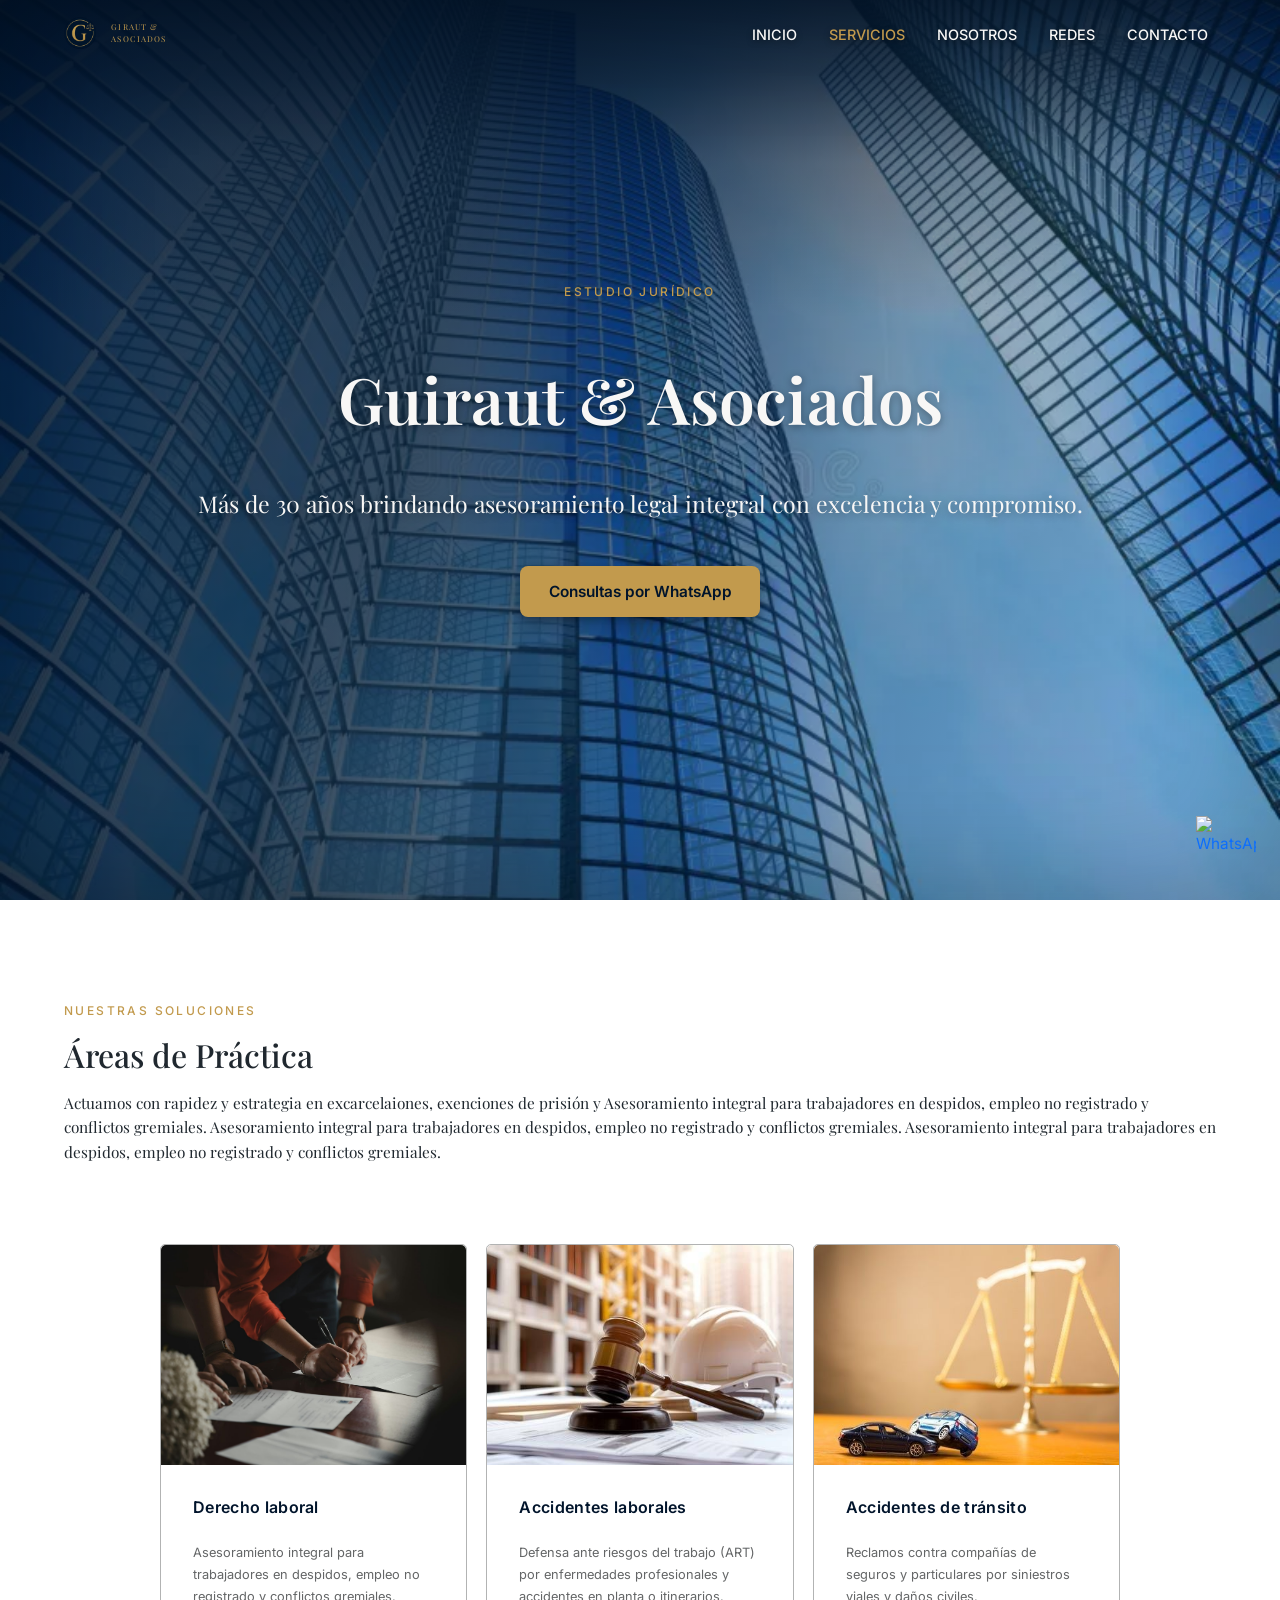
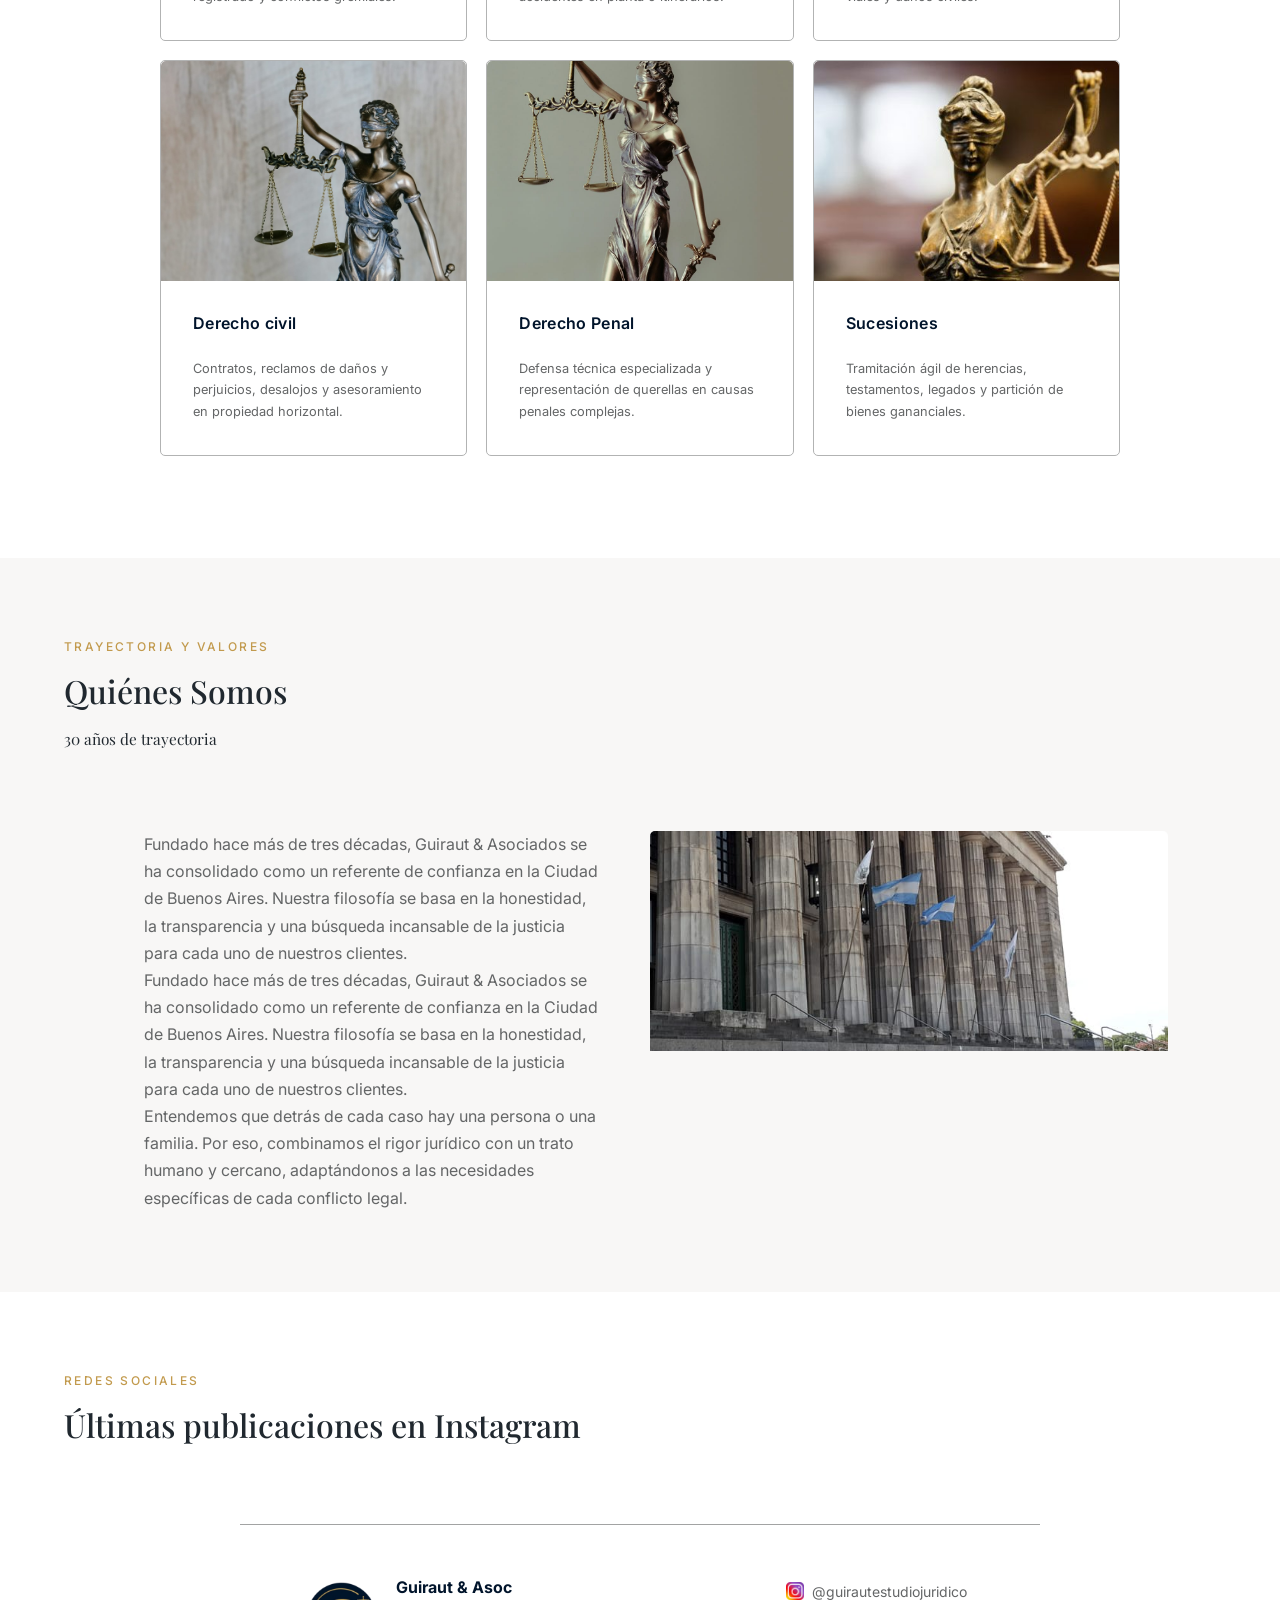
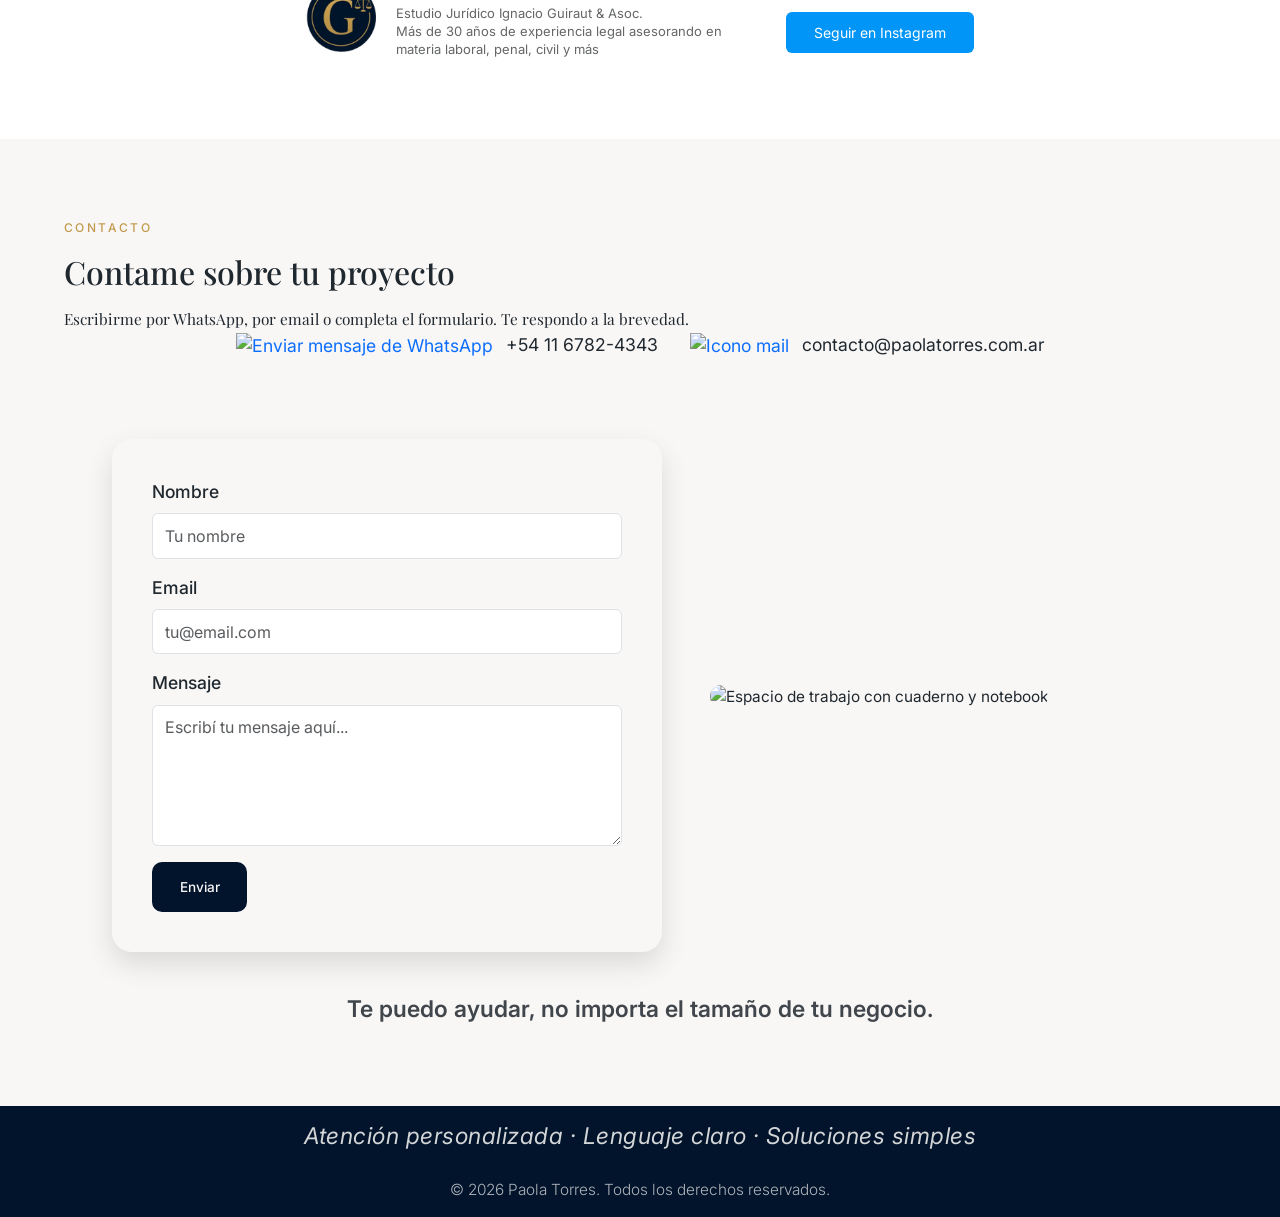
==== index.html @ aae80eda "first commit" ====
<!DOCTYPE html>
<html lang="es-AR">
<head>
    <meta charset="UTF-8">
    <meta name="viewport" content="width=device-width, initial-scale=1.0">

    <title>Estudio Guiraut & Asociados</title> 

    <!-- google fonts -->
    <link rel="preconnect" href="https://fonts.googleapis.com">
    <link rel="preconnect" href="https://fonts.gstatic.com" crossorigin>
    <link href="https://fonts.googleapis.com/css2?family=Inter:ital,opsz,wght@0,14..32,100..900;1,14..32,100..900&family=Playfair+Display:ital,wght@0,400..900;1,400..900&display=swap" rel="stylesheet">

    <!-- Bootstrap -->
    <link href="https://cdn.jsdelivr.net/npm/bootstrap@5.3.8/dist/css/bootstrap.min.css" rel="stylesheet">

    <!-- CSS -->
    <link rel="stylesheet" href="./css/styles.css">

</head>
<body>

    <header class="header" id="home">

        <nav class="navbar navbar-expand-lg custom-navbar fixed-top">

            <div class="container container-limit">

                <a class="navbar-brand mb-0 logo" href="./index.html">
                    <div class="container__logo">
                        <img class="logotipo" src="./img/logo.png" alt="Guiraut & Asociados Estudio Jurídico">
                        <p class="logo-texto">Giraut & <br>
                             Asociados</p>
                    </div>
                </a>                
                
                <button class="navbar-toggler" type="button" data-bs-toggle="collapse" data-bs-target="#navbarSupportedContent" aria-controls="navbarSupportedContent" aria-expanded="false" aria-label="Toggle navigation">
                    <span class="navbar-toggler-icon"></span>
                </button>
                
                <div class="collapse navbar-collapse" id="navbarSupportedContent">
                    <!-- ms-auto empuje a la derecha -->
                    <ul class="navbar-nav ms-auto mb-2 mb-lg-0">

                        <li class="nav-item"><a class="nav-link fw-medium" aria-current="page" href="#home">Inicio</a></li>                            
                        <li class="nav-item"><a class="nav-link fw-medium" href="#services">Servicios</a></li>
                        <li class="nav-item"><a class="nav-link fw-medium" href="#about">Nosotros</a></li>
                        <li class="nav-item"><a class="nav-link fw-medium" href="#rrss">Redes</a></li>                              
                        <li class="nav-item"><a class="nav-link fw-medium" href="#contact">Contacto</a></li>               
                                                                        
                    </ul>

                </div>

            </div>
        </nav>

        <section class="section__hero">
        
            <div class="container-limit"> 

                <div class="hero__content">

                    <span class="section__eyebrow">Estudio Jurídico</span>   

                    <h1 class="hero__title">
                        Guiraut & Asociados
                    </h1>
                    <p class="hero__subtitle">
                    Más de 30 años brindando asesoramiento legal integral con excelencia y compromiso.
                    </p>
                    
                    <a 
                        href="#"
                        class="btn__hero-cta"
                        target="_blank" rel="noopener noreferrer">
                        Consultas por WhatsApp
                    </a>
                   
                </div>

            </div>
                        
        </section>

    </header>


    <main id="main-content">

        <!-- SERVICIOS SERVICES -------------------------------------------------------------------->
        <section class="section section__services" id="services">
            <div class="container-limit">
                
                <div class="section__header">
                    <span class="section__eyebrow">Nuestras Soluciones</span>
                    <h2 class="section__title">
                    Áreas de Práctica
                    </h2>
                    <p class="section__description">
                    Actuamos con rapidez y estrategia en excarcelaiones, exenciones de prisión y Asesoramiento integral para trabajadores en despidos, empleo no registrado y conflictos gremiales. Asesoramiento integral para trabajadores en despidos, empleo no registrado y conflictos gremiales. Asesoramiento integral para trabajadores en despidos, empleo no registrado y conflictos gremiales.
                    </p>
                </div>

                <div class="services__grid">


                    <article class="service__card">

                        <img class="services__card-img" src="./img/manosFirmando.jpeg" alt="Derecho laboral">

                        <div class="service__card-content">

                            <h3 class="service__heading">Derecho laboral</h3>

                            <p class="service__description">
                            Asesoramiento integral para trabajadores en despidos, empleo no registrado y conflictos gremiales.
                            </p>
                        
                        </div>
                    </article>    
                                        

                    <article class="service__card">

                        <img class="services__card-img" src="./img/accidentesLaborales01.jpg" alt="Accidentes laborales">

                        <div class="service__card-content">

                            <h3 class="service__heading">Accidentes laborales</h3>

                            <p class="service__description">
                            Defensa ante riesgos del trabajo (ART) por enfermedades profesionales y accidentes en planta o itinerarios.
                            </p>
                        
                        </div>
                    </article>

                    <article class="service__card">

                        <img class="services__card-img" src="./img/accidentesTransito01.jpg" alt="Accidentes de tránsito">

                        <div class="service__card-content">

                            <h3 class="service__heading">Accidentes de tránsito</h3>

                            <p class="service__description">
                            Reclamos contra compañías de seguros y particulares por siniestros viales y daños civiles.
                            </p>
                        
                        </div>
                    </article>
                    
                    <article class="service__card">

                        <img class="services__card-img" src="./img/justicia.jpeg" alt="Derecho civil">

                        <div class="service__card-content">

                            <h3 class="service__heading">Derecho civil</h3>

                            <p class="service__description">
                            Contratos, reclamos de daños y perjuicios, desalojos y asesoramiento en propiedad horizontal.
                            </p>
                        
                        </div>
                    </article>
                    
                    <article class="service__card">

                        <img class="services__card-img" src="./img/justicia02.jpeg" alt="Derecho penal">

                        <div class="service__card-content">

                            <h3 class="service__heading">Derecho Penal</h3>

                            <p class="service__description">
                            Defensa técnica especializada y representación de querellas en causas penales complejas.
                            </p>
                        
                        </div>
                    </article>

                    <article class="service__card">

                        <img class="services__card-img" src="./img/derechoPenal.jpg" alt="Sucesiones">

                        <div class="service__card-content">

                            <h3 class="service__heading">Sucesiones</h3>

                            <p class="service__description">
                            Tramitación ágil de herencias, testamentos, legados y partición de bienes gananciales.
                            </p>
                        
                        </div>
                    </article>
                
            </div>

            <!-- texto oculto para SEO -->
            <p class="visually-hidden">
            </p>            
        </section>


        <!-- NOSOTROS ABOUT -------------------------------------------------------------------->    
        <section class="section section__about" id="about"> 

            <div class="container-limit">

                <div class="section__header">
                    <span class="section__eyebrow">Trayectoria y Valores</span>
                    <h2 class="section__title">Quiénes Somos</h2>
                    <p class="section__description">30 años de trayectoria</p>
                </div>                              

            <!-- Contenido -->
            <div class="about__grid">    

                <!-- Texto -->
                <div>                    
                    <p class="about__description">Fundado hace más de tres décadas, Guiraut & Asociados se ha consolidado como un referente de confianza en la Ciudad de Buenos Aires. Nuestra filosofía se basa en la honestidad, la transparencia y una búsqueda incansable de la justicia para cada uno de nuestros clientes. <br>
                    Fundado hace más de tres décadas, Guiraut & Asociados se ha consolidado como un referente de confianza en la Ciudad de Buenos Aires. Nuestra filosofía se basa en la honestidad, la transparencia y una búsqueda incansable de la justicia para cada uno de nuestros clientes. <br>
                    Entendemos que detrás de cada caso hay una persona o una familia. Por eso, combinamos el rigor jurídico con un trato humano y cercano, adaptándonos a las necesidades específicas de cada conflicto legal.</p>
                </div>

                <!-- Imagen -->
                <div>
                    <img class="about__img"
                    src="./img/facultadDeDerecho.jpeg"
                    alt="Facultad de Derecha de la Ciudad de Buenos Aires">
                </div>

            </div>

        </section>


        <!-- RRSS REDES -------------------------------------------------------------------->

        <section class="section section__rrss" id="rrss">
            <div class="container-limit">    
                
                <div class="section__header">
                    <span class="section__eyebrow">Redes sociales</span>
                    <h2 class="section__title">Últimas publicaciones en Instagram</h2>
                </div>                  

                <div class="redes__grid"> 

                    <!-- Elfsight Instagram Feed | Untitled Instagram Feed -->
                    <script src="https://elfsightcdn.com/platform.js" async></script>
                    <div class="elfsight-app-e8be0a6c-9b3a-4e9a-ad1b-0d3ac78f4f09" data-elfsight-app-lazy></div>
                </div>

                <!-- linea divisoria reel y datos instagram -->
                <div class="divisor__instagram"></div>

                <!-- bloque detalle redes -->
                <div class="instagram__bar">

                <!-- IZQUIERDA -->
                <div class="insta__left">
                    <img src="./img/logo.png" alt="Guiraut & Asoc">

                    <div class="insta__text">
                        <strong>Guiraut & Asoc</strong>
                        <p>
                            Estudio Jurídico Ignacio Guiraut & Asoc. <br>
                            Más de 30 años de experiencia legal asesorando en materia laboral, penal, civil y más
                        </p>
                    </div>
                </div>

                <!-- DERECHA -->
                <div class="insta__right">
                    <div class="insta__handle">
                        <img src="./img/iconoInstagramColor.png" alt="Instagram">
                        <span>@guirautestudiojuridico</span>
                    </div>

                    <a href="https://instagram.com/guirautestudiojuridico" target="_blank" class="btn__instagram">
                    Seguir en Instagram
                    </a>
                </div>

                </div>
                                
                
            </div>
        </section>            
        
        <!-- CONTACTO CONTACT -------------------------------------------------------------------->
        <section class="section section__contact" id="contact">
            
            <div class="container-limit">

                <div class="section__header">
                    <span class="section__eyebrow">Contacto</span>

                    <h2 class="section__title">
                        Contame sobre tu proyecto
                        <!-- Contame qué necesitás y vemos cómo hacerlo posible -->
                    </h2>

                    <p class="section__description">
                        <!-- No hace falta que tengas todo claro. Lo vemos juntos paso a paso. -->
                        Escribirme por WhatsApp, por email o completa el formulario. Te respondo a la brevedad.
                    </p>

                    <!-- datos de contacto -->
                    <div class="contact__quick-contact">
                        <div class="contact__quick-line">
                            <a 
                            href="https://wa.me/541167824343?text=Hola%20Paola,%20te%20escribo%20desde%20tu%20p%C3%A1gina%20web."
                            target="_blank" rel="noopener noreferrer">
                                <img class="contact__icon" src="./img/iconoWhatsapp.svg" alt="Enviar mensaje de WhatsApp">
                            </a>
                            <span class="contact__text">+54 11 6782-4343</span>
                        </div> 
                        <div class="contact__quick-line">

                            <a
                            href="mailto:contacto@paolatorres.com.ar?subject=Consulta%20sobre%20servicios%20web&body=Hola%20Paola,%0A%0AQuiero%20consultarte%20por:%0A%0A">
                            <img class="contact__icon" src="./img/iconoMail.svg" alt="Icono mail">
                            </a>

                            <span class="contact__text">contacto@paolatorres.com.ar</span>
                        </div>                    
                    </div>

                </div>            
                      
                <div class="contact__grid">
                    <!-- Formulario -->
                    <div class="contact__form">

                        <form action="https://formsubmit.co/contacto@paolatorres.com.ar" method="POST">
                            <!-- <legend class="visually-hidden">Formulaio de contacto</legend> -->                       
                                                        
                            <div class="mb-3">
                                <label for="nombre" class="form-label">Nombre</label>
                                <input
                                    type="text"
                                    id="nombre"
                                    name="nombre"
                                    class="form-control"
                                    placeholder="Tu nombre"
                                    required>
                            </div>

                            <div class="mb-3">
                                <label for="email" class="form-label">Email</label>
                                <input
                                    type="email"
                                    id="email"
                                    name="email"
                                    class="form-control"
                                    placeholder="tu@email.com"
                                    required>
                            </div>                            

                            <div class="mb-3">
                                <label for="mensaje" class="form-label">Mensaje</label>
                                <textarea
                                    id="mensaje"
                                    name="mensaje"
                                    class="form-control"
                                    rows="5"
                                    placeholder="Escribí tu mensaje aquí..."
                                    required></textarea>
                            </div>

                            <!-- campos ocultos -->
                            <input type="hidden" name="_subject" value="Nuevo mensaje desde tu web">
                            <input type="hidden" name="_template" value="table">
                            <input type="hidden" name="_captcha" value="false">                            
                            <input type="hidden" name="_next" value="https://paolatorres.com.ar/#thanks">                            
                            <input type="text" name="_honey" style="display:none">

                            <button type="submit" class="btn-primary">Enviar</button>
                        </form>
                    
                    </div> <!-- fin de contact__form -->

                    <!-- Imagen -->
                    <div class="contact__image">
                        <img
                        src="./img/contact-aside.jpg"
                        alt="Espacio de trabajo con cuaderno y notebook"
                        >
                    </div>    
            
                </div> <!-- fin del grid -->   

                <div>
                    <p class="microtext">
                    Te puedo ayudar, no importa el tamaño de tu negocio.
                    </p>
                </div>                       
                          
                
            </div> <!-- fin container-limit -->
                
        </section>

        <!-- GRACIAS THANKS luego envio mail -------------------------------------------------------------------->
        
        <section class="section section__thanks" id="thanks" >
            <div class="container-limit">

                <div class="section__header">
                    <span class="section__eyebrow">Email enviado</span>

                    <h2 class="section__title">
                        ¡Gracias por tu mensaje!
                    </h2>

                    <p class="section__description">
                        Te responderé pronto. Mientras tanto podés seguir viendo algunos trabajos.
                    </p>
                </div>      

            </div>      
        </section>
                
    </main>

    <!-- footer -------------------------------------------------------------------->
    <footer class="site__footer">
        <div class="container-limit">
            <p class="footer__tagline">
            Atención personalizada · Lenguaje claro · Soluciones simples
            </p>

            <p class="footer__copy">
            © 2026 Paola Torres. Todos los derechos reservados.
            </p>
        </div>        
    </footer>

    <a 
    href="https://wa.me/541167824343?text=Hola%20Paola,%20quiero%20hacer%20una%20consulta."
    class="whatsapp__float"
    target="_blank" rel="noopener noreferrer">
        <img class="whatsapp__icon" src="./img/iconowhatsappFlotante.svg" alt="WhatsApp">
    </a>

    <!------------------------------------------------------------------------------>
     
    
    <!-- Bootstrap -->
    <script src="https://cdn.jsdelivr.net/npm/bootstrap@5.3.8/dist/js/bootstrap.bundle.min.js"></script>   

    <!-- script para ancla section -->

    
    <script>

    document.addEventListener("DOMContentLoaded", () => {

    const sections = [
        "home",
        "services",
        "about",
        "rrss",
        "contact"
    ];

    const navbar = document.querySelector(".custom-navbar");

    const navLinks = document.querySelectorAll(".navbar-nav .nav-link");

    const options = {
        root: null,
        rootMargin: "-80px 0px 0% 0px",
        threshold: 0
    };

    const observer = new IntersectionObserver((entries) => {

    entries.forEach(entry => {

    if(entry.target.id === "home"){

        if(entry.isIntersecting){
        navbar.classList.remove("navbar-scrolled");
        }else{
        navbar.classList.add("navbar-scrolled");
        }

    }

    if (entry.isIntersecting) {

        const id = entry.target.getAttribute("id");

        navLinks.forEach(link => {

        const href = link.getAttribute("href");

        if (href.includes("#" + id)) {
            link.classList.add("active");
            link.setAttribute("aria-current", "page");
        } else {
            link.classList.remove("active");
            link.removeAttribute("aria-current");
        }

        });

    }

    });

    }, options);

    sections.forEach(sectionId => {
        const section = document.getElementById(sectionId);
        if (section) observer.observe(section);
    });

    });
    </script>

</body>
</html>
---- css/styles.css ----
/* RESET, GENERALES Y CLASES BASE ====================================================================== */

:root {

/* marca */
--color-primary:#01142b;              /* azul negro LOGO */
--color-primary-dark:#1a2e4f;        /* azul oscuro */
--color-primary-hover: #b2b3b3;     /*??*/

/* acentos */
--color-accent:#c29a4d;               /* naranja apagagdo LOGO */
--color-accent-soft:#ac9a6e;          /* naranja apagado 2 paleta Picker */
--color-accent-muted: #5b5238;            /* marron apagado paleta Picker */
--color_accent-hover: #e2c079;            /* hover de los links */

/* fondos */
--color-background-main:#f8f7f6;      /* naranja claro beige muy clarito fondo STITCH */
/* --color-background-soft:#efede9;      ??? */
--color-background-soft:#ffffff;

       
/* textos */
--color-text-main: #20282f;           /* otro azul muy oscuro paleta Picker */
--color-text-muted: #646667;          /* gris paleta Picker */
--color-text-soft: #d9d0d1;

}

html {
  font-size: 100%;
}

* {
  margin: 0;
  padding: 0;
  box-sizing: border-box;
}

body {
  font-family: "Inter", sans-serif;
  font-optical-sizing: auto;
  color: var(--color-text-main);  
  font-size: clamp(0.95rem, 1.2vw, 1.05rem);  
  scroll-behavior: smooth;
}

p {
  font-size: clamp(0.95rem, 1.2vw, 1.05rem);
  color: var(--color-text-main);   
  margin: 0;
  padding: 0;  
}

a {
  text-decoration: none;
}

.section {
  padding-top: 5rem;
  padding-bottom: 5rem;
  background-color: var(--color-background-main);
  /* padding: 0 6rem; */ /* DEBERIA IR ACÁ EL EXTRA PADDING? */
}

/* contenedor con ancho limitado: poco aire pantallas chicas, mucho pantallas grandes */
.container-limit {
  max-width: 1600px;
  margin-inline: auto;
  padding: 0 4rem;  
  /* background-color:lightblue; */
}

/* panttallas grandes agreo aire a los costados */
@media (min-width: 1900px) {
  .container-limit {    
    padding: 0 7rem;  /* mucho aire a los costados */
    /* background-color:lightslategrey; */
  }
}
  


/* sistema de titulos */
.section__header {
  text-align: start;
  /* margin-bottom: clamp(3rem, 6vw, 5rem); */
  /* margin-inline: auto; */
  /* margin-left: 6rem;
  margin-right: 6rem; */
  margin-bottom: 5rem;
  /* background-color: chartreuse; */
}

.section__eyebrow {
  display: block;
  font-size: clamp(0.75rem, 0.9vw, 0.85rem);  
  font-weight: 500;  
  color: var(--color-accent);    
  letter-spacing: 0.2em;
  text-transform: uppercase;
  margin-bottom: 1rem;
}

.section__title {
  font-family: "Playfair Display", serif;  
  color: var(--color-text-main);  
  /* font-size: clamp(1.8rem, 3.2vw, 2.6rem); */
  font-size: clamp(1.8rem, 2.5vw, 2.2rem);
  /* font-size: 1.8rem; */
  line-height: 1.2;
  margin-bottom: 1rem;
}

.section__description {
  font-family: "Playfair Display", serif;  
  font-size: clamp(0.95rem, 1.2vw, 1.05rem);
  color: var(--color-text-main);
  line-height: 1.6;
      /* max-width: 40ch; */

}

.btn-primary {
  font-size: clamp(0.85rem, 1vw, 0.95rem);
  font-weight: 500;
  background-color: var(--color-primary);
  color: var(--color-background-main);
  border: 2px solid var(--color-primary);
  align-self: flex-start;
  padding: 0.8rem 1.6rem;
  border-radius: 10px;
  text-decoration: none;
  transition: all 0.3s ease;
}

.btn-primary:hover {
  background-color: var(--color-primary-hover);
  border-color: var(--color-primary-hover);
}

.btn-secondary {
  font-size: clamp(0.85rem, 1vw, 0.95rem);
  font-weight: 500;
  background-color: transparent;
  color: var(--color-accent);
  border: 1px solid rgba(167, 110, 69, 0.5);
  align-self: flex-start;
  padding: 0.35rem 0.9rem;
  border-radius: 10px;
  text-decoration: none;
  transition: all 0.3s ease;
  box-shadow: 0 15px 35px rgba(0, 0, 0, 0.05);
}

.btn-secondary:hover {
  /* border-color: #e5e0dc; */
  color: var(--color-accent);  
  box-shadow: 0 12px 28px rgba(0,0,0,0.12);
}

.microtext {
  font-size: clamp(1.2rem, 1.8vw, 1.6rem);  /* COMO H3 */
  font-weight: 600;
  color: var(--color-text-main);
  opacity: 0.85;
  text-align: center;  
  margin-top: 2.5rem;
  margin-bottom: 0;
}

/* HEADER ================================================================================ */

/* navbar personalizada */
.custom-navbar {
  background: transparent;
  /* transition:all .35s ease; */

  transition:
  background-color .35s ease,
  box-shadow .35s ease;  
}

/* cuando sale del hero tiene color */
.navbar-scrolled {
  background: var(--color-primary);
  box-shadow:0 6px 25px rgba(0,0,0,0.25);
}

.custom-navbar .container {
  display: flex;
  align-items: center;
}

/* Altura vertical fluida */
.navbar {
  padding-top: clamp(0.8rem, 0.6rem + 0.5vw, 1.4rem);
  padding-bottom: clamp(0.8rem, 0.6rem + 0.5vw, 1.4rem);
}
   
/* Espaciado horizontal entre links (desktop) */
.navbar-nav {
  gap: clamp(1rem, 1vw, 2rem);
}

/* Links */
.navbar-nav .nav-link {
  font-size: clamp(0.8rem, 0.8rem + 0.4vw, 0.9rem);
  font-weight: 500;
  transition: color 0.2s ease;
  text-transform: uppercase;
  color: var(--color-background-main);
  text-shadow: 0 2px 6px rgba(0,0,0,0.45);
  /* para linea debajo del link */
  position:relative;
  padding-bottom:4px;
}

.custom-navbar .nav-link::after{
  content:"";
  position:absolute;
  left:0;
  bottom:0;

  width:0;
  height:2px;

  background: var(--color-accent);
  transition:width .25s ease;
}

.custom-navbar .nav-link:hover::after{
  width:100%;
}

/* Hover */
.custom-navbar .nav-link:hover {
  /* color:var(--color-primary-hover); */
  /* color: var(--color-accent); */
  color: var(--color_accent-hover);  
}

/* Link activo */
.custom-navbar .nav-link[aria-current="page"] {
  color: var(--color-accent);
  font-weight: 600;  
}

/* Marca */
.custom-navbar .navbar-brand {
  padding: 0;
}

.navbar-toggler {
    border: none;
}

/* pone las rayitas del menu hamburguesa en blanco */
.navbar-toggler-icon {
    filter: invert(1);
}


/* container logo y logo-texto marca */
.container__logo {
  display: flex;
  flex-direction: row;
  align-items: center;
  gap: clamp(0.95rem, 1.2vw, 1.05rem);
}

.container__logo:hover {
  transform: scale(1.05);
  transition: transform 0.2s ease;  
}

.logotipo {
  width: clamp(2rem, 0.8vw, 2.5rem);
  height: auto;
  transition: all 0.3s ease;  
}

.logo-texto {
  font-family: "Playfair Display", serif;
  /* font-family: "Inter", sans-serif; */
  font-weight: 300;  
  font-size: clamp(0.5rem, 0.5vw, 0.75rem);
  text-transform: uppercase;
  letter-spacing: 0.14em;
  color: var(--color-accent);
  /* text-shadow: 0px 1px 1px var(--color-accent); */

  transition: all 0.3s ease;  
}

.header {
  background:
  linear-gradient(
    to bottom,
    rgba(1,20,43,0.85) 0%,
    rgba(1,20,43,0.65) 8%,
    rgba(1,20,43,0.25) 18%,
    rgba(1,20,43,0) 35%
  ),
  linear-gradient(
    110deg,
    rgba(1,20,43,0.85) 0%,
    rgba(1,20,43,0.75) 35%,
    rgba(1,20,43,0.35) 65%,
    rgba(1,20,43,0.1) 100%
  ),
  url("../img/heroBackground.webp");

  background-size: cover;
  background-position: center;
  background-repeat: no-repeat;

  box-shadow: inset 0 0 140px rgba(0,0,0,0.35);

  /* altura del header controlado */
  /* height: clamp(600px, 85vh, 900px); */
}

.hero__content {
  display: flex;
  flex-direction: column;
  align-items: center;
  text-align: center;
  justify-content: center;
  margin-inline: auto;

  min-height: 100vh;
  width: 100%;  

   /* decidir su usar padding-top o justify-content center */    
  /* padding-top: clamp(9rem, 20vh, 12rem);  */

  /* height: clamp(600px, 85vh, 900px); PRUEBA misma altura calculada que header   */
  gap: clamp(2rem, 5vh, 4rem);  
}

.hero__title {
  font-family: "Playfair Display", serif;  
  font-size: clamp(4rem, 5vw, 5rem);
  font-weight: 600;
  line-height: 1.15;
  /* max-width: 20ch;  limita el ancho según caracteres, no porcentaje */
  color: var(--color-background-main);
  text-shadow: 0 2px 8px rgba(0,0,0,0.35);
}

.hero__subtitle {  
  font-family: "Playfair Display", serif;    
  font-size: clamp(1.2rem, 1.8vw, 1.6rem); /* p como h3 */
  font-weight: 400;
  line-height: 1.4;  
  color: var(--color-background-main); 
  text-shadow: 0 2px 8px rgba(0,0,0,0.35);  
}

.btn__hero-cta{
  font-size: clamp(0.95rem, 1.2vw, 1.05rem); /* tamanio del body */
  background: var(--color-accent);
  color: var(--color-primary);       
  border: none;
  padding: 0.9rem 1.8rem;
  border-radius: 8px;
  font-weight: 600;
  box-shadow:
  0 8px 20px rgba(0,0,0,0.25),
  0 2px 6px rgba(0,0,0,0.2);
  transition: all .25s ease;
}

.btn__hero-cta:hover{
  transform: translateY(-2px);
  box-shadow:
  0 14px 30px rgba(0,0,0,0.35);
}

/* SERVICES SERVICIOS ================================================================================ */

.section__services {
  padding-block: clamp(5rem, 8vw, 8rem);
  background-color: var(--color-background-soft);
}

.services__grid {
  display: grid;
  grid-template-columns: repeat(3, 1fr);
  gap: 1.2rem;
  padding: 0 6rem;
  /* background-color: blue;   */
}

.service__card {
  display: flex;
  flex-direction: column;  

  border: 1px solid var(--color-primary-hover);  
  border-radius: 5px;
  /* transition: all 0.3s ease; */
  transition: background-color 0.3s ease, border-color 0.3s ease;
  flex: 1;  /* para que el boton se vaya abajo */
  /* max-width: 22rem; */
}

.service__card:hover {
  border-color: var(--color-text-soft);
  box-shadow: 0 15px 35px rgba(0, 0, 0, 0.05);
}

.service__card-content {
  display: flex;
  flex-direction: column;
  /* flex: 1; */
  gap: 1rem;
  padding: 2rem 2rem;
}

.services__card-img {
  width: 100%;
  height: 220px;

  object-fit: cover;
  border-top-left-radius: 5px;
  border-top-right-radius: 5px;
}

.service__heading {
  font-size: 1rem;
  font-weight: 600;
  letter-spacing: 0.02em;
  line-height: 1.3;
  color: var(--color-primary);
}

.service__description {
  font-size: 0.8rem;
  font-weight: 400;  
  line-height: 1.7;
  color: var(--color-text-muted);
}


/* ABOUT NOSOTROS ============================================================================ */

.section__about {
    background-color: var(--color-background-main);
}

.about__grid {
  display: grid;
  grid-template-columns: repeat(2, 1fr);
  gap: 1.2rem;
  padding: 0 3rem;
  /* background-color: gray;     */
}

.about__description {
  font-size: 1rem;
  font-weight: 400;  
  line-height: 1.7;
  padding: 0 2rem;
  color: var(--color-text-muted);
}

.about__img {
  width: 100%;
  height: 220px;
  object-fit: cover;
  border-top-left-radius: 5px;
  border-top-right-radius: 5px;
}


/* RRSS REDES ================================================================================ */

.section__rrss {
  background-color: var(--color-background-soft); 
}

.redes__grid {
  padding: 0 3rem;
  /* background-color: gray;     */
}

.redes__grid img{
  width:100%;
  border-radius: 16px;
}

.divisor__instagram {
  max-width: 800px;
  height: 1px;
  background-color: var(--color-text-muted);
  margin: 40px auto;
  opacity: 0.6;
}

.instagram__bar {
  max-width: 900px;
  margin: 50px auto 0;
  display: flex;
  justify-content: center;
  align-items: center;
  gap: 40px;
  /* background-color:green; */
}

/* lado izquierdo */
.insta__left {
  display: flex;
  align-items: center;
  gap: 20px;
  /* background-color: violet; */
}

.insta__left img {
  width: 70px;
}

.insta__text strong {
  display: block;
  font-size: 16px;
  color: var(--color-primary);
  margin-bottom: 5px;
}

.insta__text p {
  font-size: 13px;
  color: var(--color-text-muted);
  line-height: 1.4;
  margin: 0;
  max-width: 350px;
}

/* lado derecho */
.insta__right {
  display: flex;
  flex-direction: column;
  align-items: flex-start;
  gap: 10px;
  /* background-color: pink; */
}

.insta__handle {
  display: flex;
  align-items: center;
  gap: 8px;
  font-size: 14px;
  color: var(--color-text-muted);
}

.insta__handle img {
  width: 18px;
}

.btn__instagram {
  background-color: #0095f6;
  color: white;
  padding: 10px 28px;
  border-radius: 6px;
  text-decoration: none;
  font-size: 14px;
  transition: 0.3s;
}

.btn__instagram:hover {
  opacity: 0.9;
}

/* RESPONSIVE (funciona?) *****************************/
@media (max-width: 768px) {
  .instagram__bar {
    flex-direction: column;
    align-items: flex-start;
  }

  .insta__right {
    align-items: flex-start;
  }
}


/* CONTACT CONTACTO ================================================================================ */

.section__contact {
  background-color: var(--color-background-main);
}

.contact__grid {
  display: grid;
  grid-template-columns: 1.2fr 1fr;
  gap: 3rem;
  align-items: center;
  margin-top: 3rem;

  padding: 0 3rem;
  /* background-color: gray;       */
}

/* contacto rápido — iconos y texto */
.contact__quick-contact {
  display: flex; 
  flex-direction: row;
  justify-content: center;
  align-items: center;
  gap: 2rem;
}

.contact__quick-line {
  display: flex;
  align-items: center;
  gap: 0.8rem;
  font-size: 1.1rem;
}

.contact__icon {
  width: 1.8rem;
  height: auto;
}

.contact__image img {
  width: 80%;
  height: auto;
  max-height: none;
  border-radius: 20px;
  object-fit: cover;   
}

.contact__text {
  font-size: 1.1rem;
  font-weight: 400;
  color: var(--color-text-main);
} 

.contact__quick-line:hover .contact__icon {
  transform: scale(1.05);
  transition: transform 0.2s ease;
}

.contact__form {
  background-color: var(--color-background-main);
  padding: 2.5rem;
  border-radius: 20px;
  box-shadow: 0 12px 28px rgba(0,0,0,0.12);
}

.contact__form .form-label {
  font-size: 1.1rem;
  font-weight: 500;
}

.contact__form .form-control {
  font-size: 1rem;
  padding: 0.6rem 0.75rem;
}

/* gracias, solo se muestra cuando un cliente envia un mail */
.section__thanks {
  background-color: var(--color-background-main);
  
  display: none;
}

#thanks:target {
  display: block;
}


/* =============================================================================
  footer
================================================================================ */
.site__footer {
  background-color: var(--color-primary);
}

.footer__tagline {
  font-size: clamp(1.2rem, 1.8vw, 1.6rem); /* COMO H3 */
  font-weight: 400; 
  font-style: italic;
  letter-spacing: 0.5px;  
  opacity: 0.85;
  color: var(--color-background-main);

  text-align: center;
  margin-bottom: 1.5rem;
  padding-top: 0.8rem;  
}

.footer__copy {
  font-size: clamp(0.95rem, 1.2vw, 1.05rem);
  color: var(--color-background-main);  
  font-weight: 300;
  opacity: 0.7;
  text-align: center;
  padding-bottom: 1rem;  
}

/* boton flotante whatsapp */
.whatsapp__float {
  position: fixed;
  bottom: 24px;
  right: 24px;
  z-index: 1000;
  display: inline-flex;
  align-items: center;
  justify-content: center;
  width: 60px;
  height: 60px;
  border-radius: 50%;
  background: transparent;
  transition: transform 0.25s ease;
}

.whatsapp__icon {
  width: 100%;
  height: 100%;
  display: block;
}

.whatsapp__float:hover {
  transform: scale(1.12);
}

/* Pequeña adaptación mobile */
@media (max-width: 768px) {
  .whatsapp__float {
    width: 54px;
    height: 54px;
    bottom: 20px;
    right: 20px;
  }
}


/* =============================================================================
  NAVBAR MEDIAQUERY
================================================================================ */

@media (max-width: 991px) {

  /* logo centrado en mobile */
  .navbar-brand {
    margin: 0 auto;
    padding-left: 0;    
  }
    
  /* Espaciado vertical en menú hamburguesa */
  .navbar-nav {
    gap: 0.8rem;
    padding-top: 1rem;
    padding-bottom: 1rem;
    /* links a la derecha */
    align-items: flex-end;
    text-align: right;
  }

  /* Texto ligeramente mayor en mobile */
  .navbar-nav .nav-link {
    font-size: clamp(1rem, 0.9rem + 1vw, 1.2rem);
    padding: 0.5rem 0;
  }

  /* Fondo desplegable con blur */
  .navbar-collapse {
    position: absolute;
    top: 100%;
    left: 0;
    width: 100%;
    /* ivory con transparencia */    
    background-color: rgba(250, 247, 244, 0.85);
    backdrop-filter: blur(12px);
    -webkit-backdrop-filter: blur(12px);
    padding: 1rem;
  }

}

/* =============================================================================
  PANTALLA MUY GRANDES
================================================================================ */

@media (min-width: 2400px) {  

  /* cambio la imagen del hero e intensifico sombra */
  /* .header {
    background:
      linear-gradient(
        to left,
        rgba(0,0,0,0.6) 0%,
        rgba(0,0,0,0.45) 25%,
        rgba(0,0,0,0.25) 50%,
        rgba(0,0,0,0.1) 70%,
        rgba(0,0,0,0) 85%
      ),
      linear-gradient(
        90deg,
        rgba(120,75,45,1) 0%,
        rgba(167,110,69,0.95) 30%,
        rgba(167,110,69,0.6) 55%,
        rgba(167,110,69,0) 75%
      ),
      url("../img/heroBackgroud_ultrawide.png");

    background-size: 100% 100%, 100% 100%, cover;
    background-repeat: no-repeat, no-repeat, no-repeat;
  }  */
}

/* =============================================================================
  RESPONSIVE PANTALLAS MEDIANAS
================================================================================ */

@media (max-width: 1024px) {

  /* servicios pasa a dos columnas */
  .services__grid {
    grid-template-columns: repeat(2, 1fr);
  }
}

/* =============================================================================
  RESPONSIVE TABLET
================================================================================ */

@media (max-width: 768px) {

  .section {
    padding-top: 2rem;
    padding-bottom: 2rem;
    padding-left: 1.5rem;
    padding-right: 1.5rem;    
  }

  /* header MEDIAQUERY -----*/    
  
  .hero__content {
    padding-left: 1.5rem;
    padding-right: 1.5rem;
    padding-top: 8rem;
  }

  .hero__title,
  .hero__subtitle {
    max-width: 70%;
  }

  .hero__title {
    font-size: clamp(1.8rem, 5.5vw, 2.3rem);
  }

  .hero__subtitle {
    font-size: clamp(1rem, 3.8vw, 1.3rem);
  }

  .btn__hero-cta {
    padding: clamp(0.75rem, 0.9vw, 0.85rem) clamp(1.2rem, 1.8vw, 1.6rem);
  }

 /* services MEDIAQUERY ----- */  
  
 /* paso a una columna */
  .services__grid {
    grid-template-columns: 1fr;
    justify-items: center;    
  }

  /* limito ancho para que se vea armonioso en table, achico aire */
  .service__card {
    max-width: 500px;
    padding: 2rem 1.5rem;    
  }

  /* examples MEDIAQUERY ----- */  

   /* paso a una columna cada proyecto, achico espacio */
  .examples__item {
    grid-template-columns: 1fr;
    text-align: center;
    gap: 1.5rem; 
    margin-bottom: 3rem;
  }

  /* uso todo el ancho para el texto */
  .examples__description {
    max-width: 100%;
  }

  .examples__mockups {
    flex-direction: column;
    align-items: center;
  }

  .mockup--mobile {
    position: relative;
    right: auto;
    bottom: auto;
    width: 50%;
    margin-top: -2rem;
  }

  .mockup--desktop {
    width: 100%;
  }

 /* contact MEDIAQUERY ----- */  

  /* grilla de contacto la pasa una columna */
  .contact__grid {
    grid-template-columns: 1fr;
  }

  .contact__quick-contact {
    flex-direction: column;
    gap: 1.2rem;
  }
    
  .contact__icon {
    width: 2.2rem;
  }  

  /* desaparece la imagen de la seccion contacto */
  .contact__image {
    display: none;
  }  

}

/* =============================================================================
  RESPONSIVE MOBILE
================================================================================ */

@media (max-width: 390px) {

}
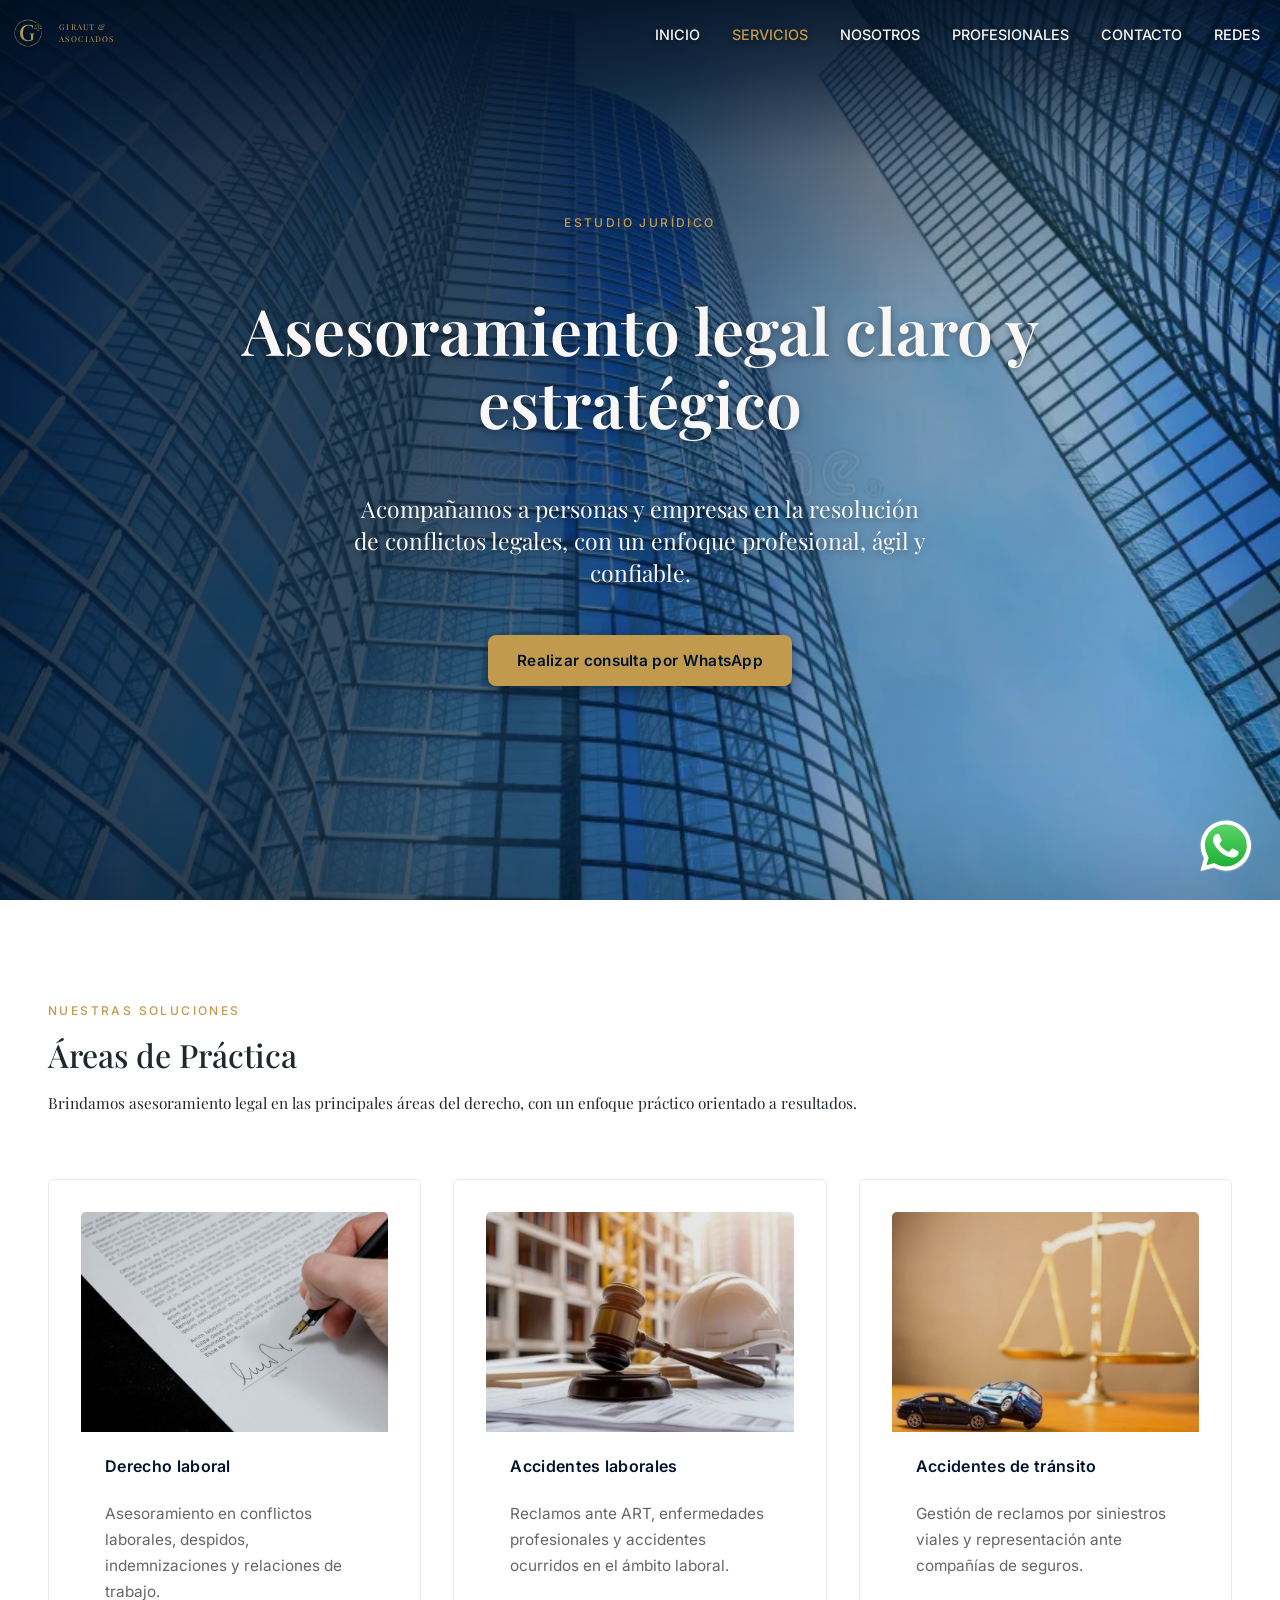
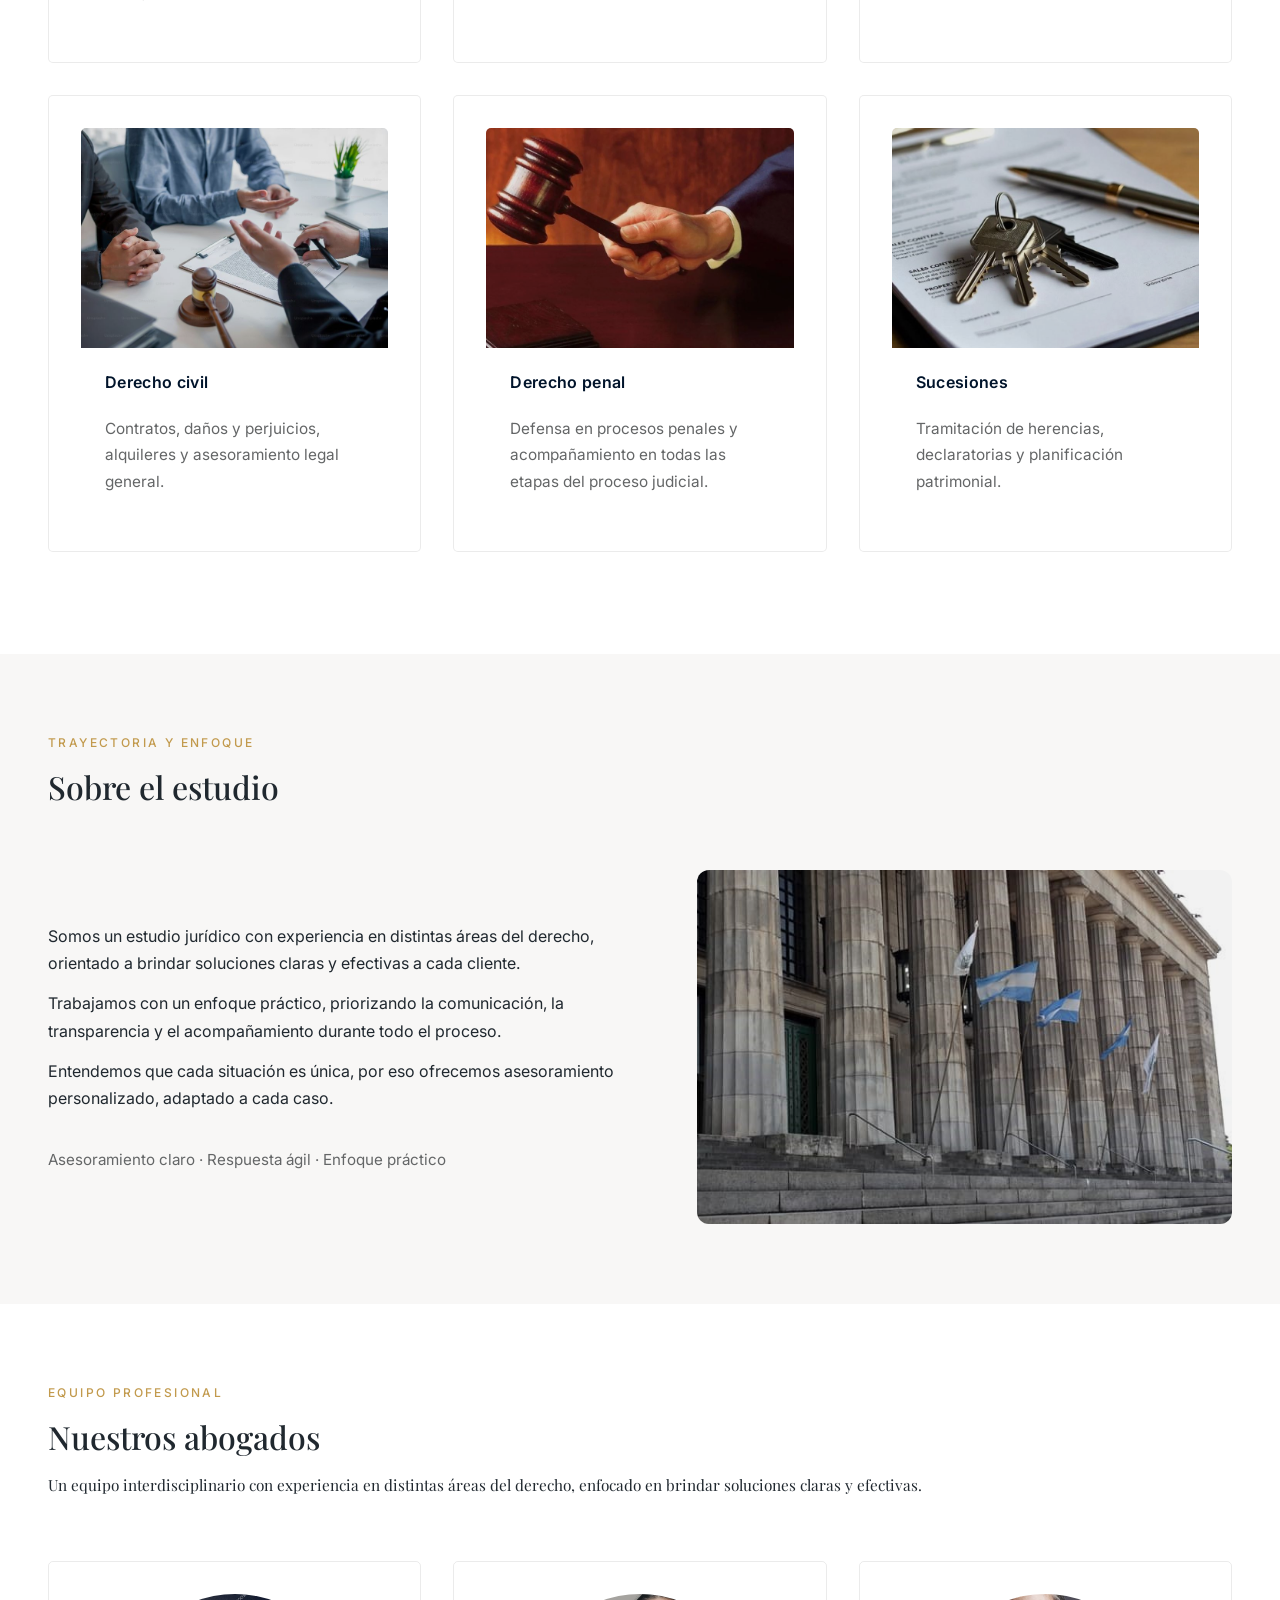
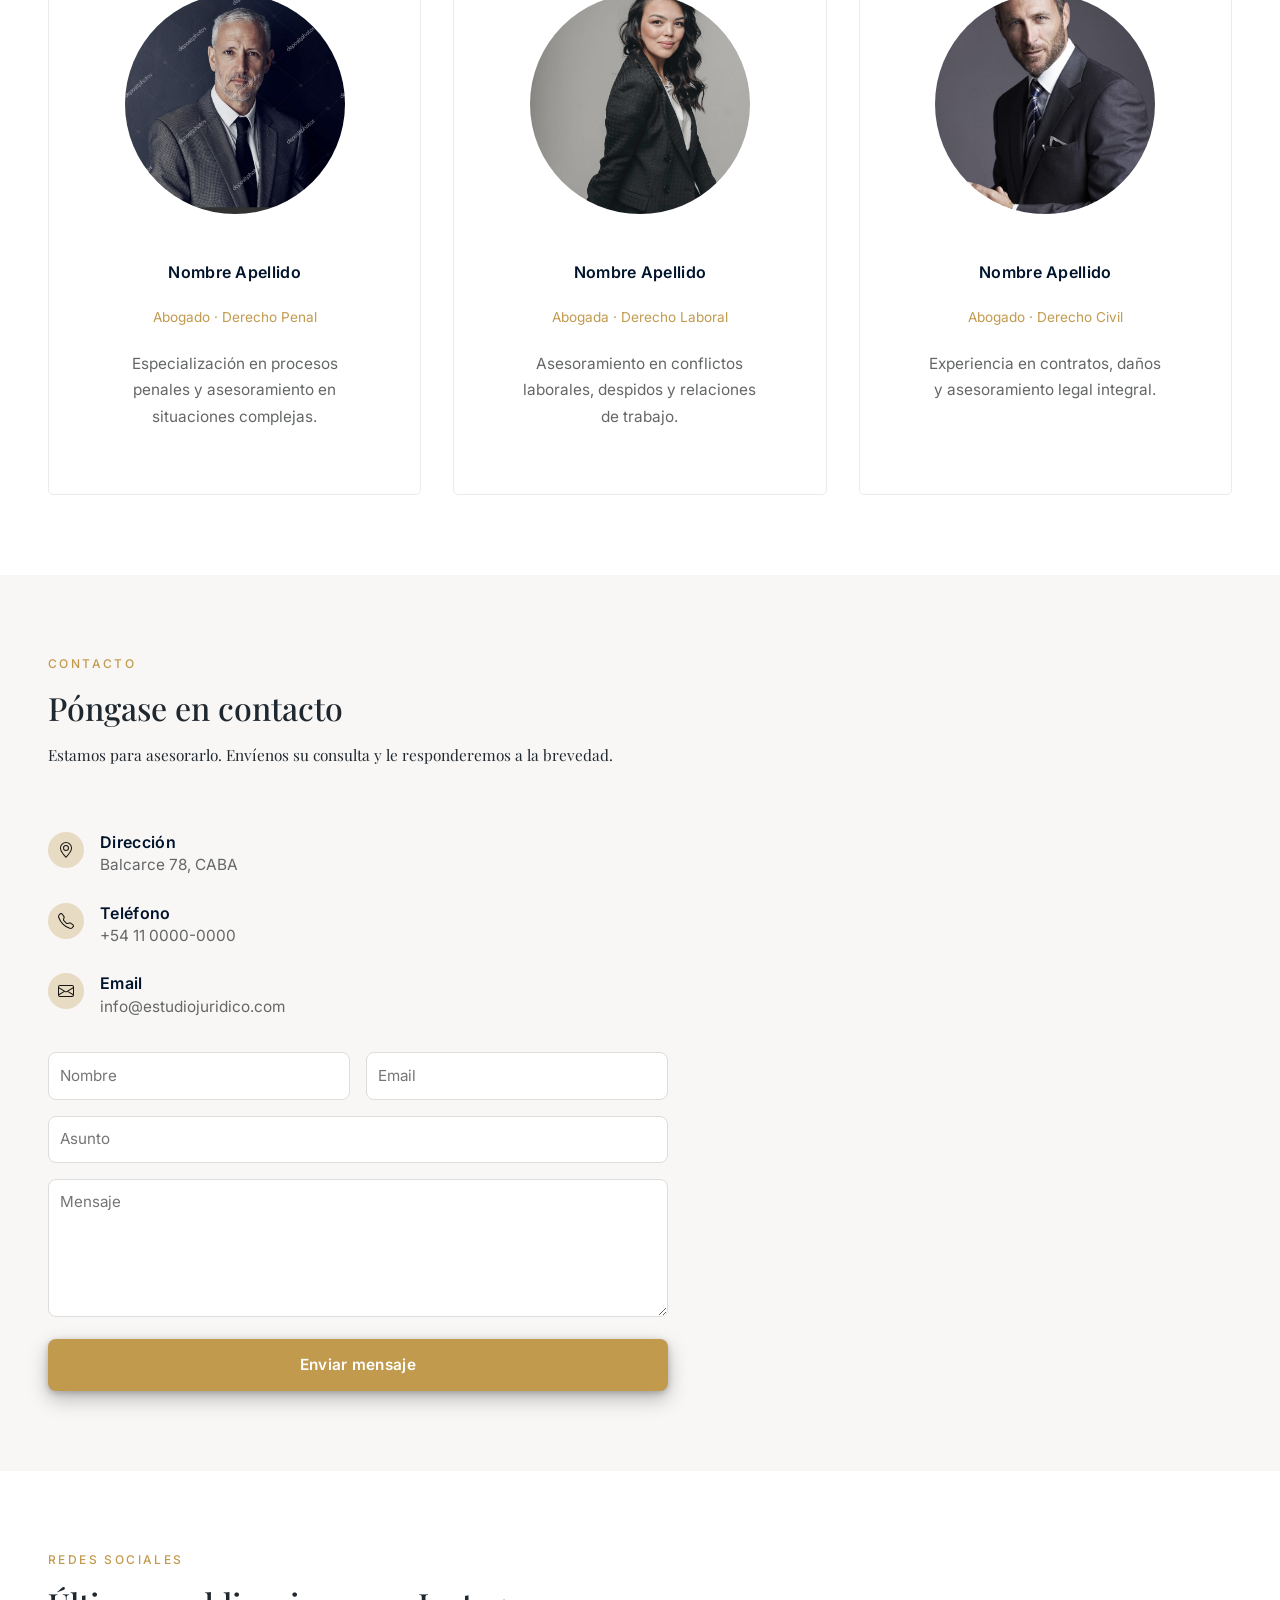
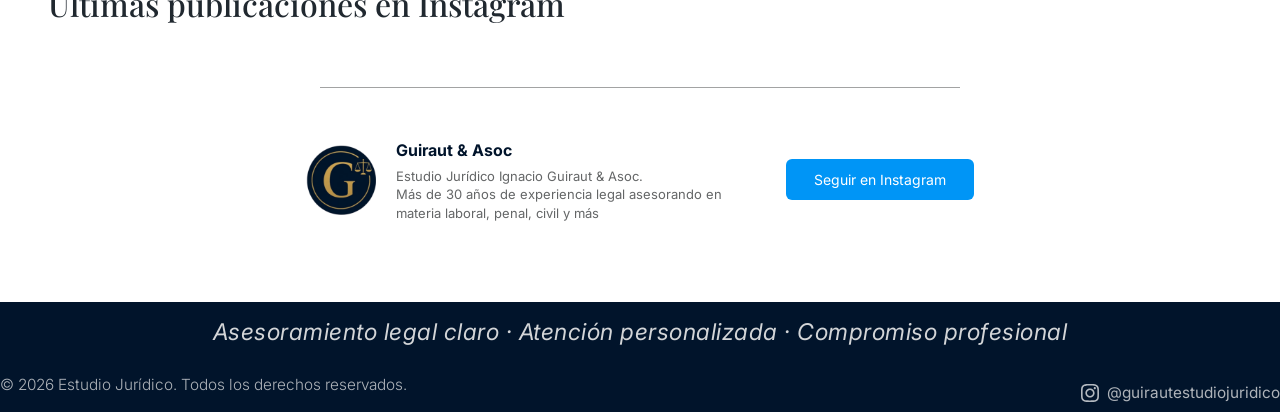
==== commit 8c04715b: "mejoras en todas las secciones" ====
--- a/index.html
+++ b/index.html
@@ -45,8 +45,9 @@
                         <li class="nav-item"><a class="nav-link fw-medium" aria-current="page" href="#home">Inicio</a></li>                            
                         <li class="nav-item"><a class="nav-link fw-medium" href="#services">Servicios</a></li>
                         <li class="nav-item"><a class="nav-link fw-medium" href="#about">Nosotros</a></li>
-                        <li class="nav-item"><a class="nav-link fw-medium" href="#rrss">Redes</a></li>                              
-                        <li class="nav-item"><a class="nav-link fw-medium" href="#contact">Contacto</a></li>               
+                        <li class="nav-item"><a class="nav-link fw-medium" href="#employees">Profesionales</a></li>                        
+                        <li class="nav-item"><a class="nav-link fw-medium" href="#contact">Contacto</a></li>        
+                        <li class="nav-item"><a class="nav-link fw-medium" href="#rrss">Redes</a></li>                                       
                                                                         
                     </ul>
 
@@ -64,17 +65,18 @@
                     <span class="section__eyebrow">Estudio Jurídico</span>   
 
                     <h1 class="hero__title">
-                        Guiraut & Asociados
+                        <!-- Guiraut & Asociados -->
+                        Asesoramiento legal claro y estratégico
                     </h1>
                     <p class="hero__subtitle">
-                    Más de 30 años brindando asesoramiento legal integral con excelencia y compromiso.
+                    Acompañamos a personas y empresas en la resolución de conflictos legales, con un enfoque profesional, ágil y confiable.
                     </p>
                     
                     <a 
-                        href="#"
-                        class="btn__hero-cta"
-                        target="_blank" rel="noopener noreferrer">
-                        Consultas por WhatsApp
+                    href="https://wa.me/541167824343?text=Hola,%20quiero%20hacer%20una%20consulta."
+                    class="btn__primary btn__hero-cta"
+                    target="_blank" rel="noopener noreferrer">
+                    Realizar consulta por WhatsApp
                     </a>
                    
                 </div>
@@ -98,312 +100,277 @@
                     Áreas de Práctica
                     </h2>
                     <p class="section__description">
-                    Actuamos con rapidez y estrategia en excarcelaiones, exenciones de prisión y Asesoramiento integral para trabajadores en despidos, empleo no registrado y conflictos gremiales. Asesoramiento integral para trabajadores en despidos, empleo no registrado y conflictos gremiales. Asesoramiento integral para trabajadores en despidos, empleo no registrado y conflictos gremiales.
+                    Brindamos asesoramiento legal en las principales áreas del derecho, con un enfoque práctico orientado a resultados.
                     </p>
                 </div>
 
                 <div class="services__grid">
 
-
-                    <article class="service__card">
-
-                        <img class="services__card-img" src="./img/manosFirmando.jpeg" alt="Derecho laboral">
-
-                        <div class="service__card-content">
-
-                            <h3 class="service__heading">Derecho laboral</h3>
-
-                            <p class="service__description">
-                            Asesoramiento integral para trabajadores en despidos, empleo no registrado y conflictos gremiales.
+                    <article class="services__card">
+                        <img class="services__card-img" src="./img/derechoLaboral.jpg" alt="Derecho laboral">
+                        <div class="services__card-content">
+                            <h3 class="services__heading">Derecho laboral</h3>
+                            <p class="services__description">
+                                Asesoramiento en conflictos laborales, despidos, indemnizaciones y relaciones de trabajo.
                             </p>
-                        
-                        </div>
-                    </article>    
-                                        
-
-                    <article class="service__card">
-
-                        <img class="services__card-img" src="./img/accidentesLaborales01.jpg" alt="Accidentes laborales">
-
-                        <div class="service__card-content">
-
-                            <h3 class="service__heading">Accidentes laborales</h3>
-
-                            <p class="service__description">
-                            Defensa ante riesgos del trabajo (ART) por enfermedades profesionales y accidentes en planta o itinerarios.
+                        </div>
+                    </article>
+
+                    <article class="services__card">
+                        <img class="services__card-img" src="./img/accidentesLaborales.jpg" alt="Accidentes laborales">
+                        <div class="services__card-content">
+                            <h3 class="services__heading">Accidentes laborales</h3>
+                            <p class="services__description">
+                                Reclamos ante ART, enfermedades profesionales y accidentes ocurridos en el ámbito laboral.
                             </p>
-                        
                         </div>
                     </article>
 
-                    <article class="service__card">
-
-                        <img class="services__card-img" src="./img/accidentesTransito01.jpg" alt="Accidentes de tránsito">
-
-                        <div class="service__card-content">
-
-                            <h3 class="service__heading">Accidentes de tránsito</h3>
-
-                            <p class="service__description">
-                            Reclamos contra compañías de seguros y particulares por siniestros viales y daños civiles.
+                    <article class="services__card">
+                        <img class="services__card-img" src="./img/accidentesTransito.jpg" alt="Accidentes de tránsito">
+                        <div class="services__card-content">
+                            <h3 class="services__heading">Accidentes de tránsito</h3>
+                            <p class="services__description">
+                                Gestión de reclamos por siniestros viales y representación ante compañías de seguros.
                             </p>
-                        
                         </div>
                     </article>
-                    
-                    <article class="service__card">
-
-                        <img class="services__card-img" src="./img/justicia.jpeg" alt="Derecho civil">
-
-                        <div class="service__card-content">
-
-                            <h3 class="service__heading">Derecho civil</h3>
-
-                            <p class="service__description">
-                            Contratos, reclamos de daños y perjuicios, desalojos y asesoramiento en propiedad horizontal.
+
+                    <article class="services__card">
+                        <img class="services__card-img" src="./img/derechoCivil.jpg" alt="Derecho civil">
+                        <div class="services__card-content">
+                            <h3 class="services__heading">Derecho civil</h3>
+                            <p class="services__description">
+                                Contratos, daños y perjuicios, alquileres y asesoramiento legal general.
                             </p>
-                        
                         </div>
                     </article>
-                    
-                    <article class="service__card">
-
-                        <img class="services__card-img" src="./img/justicia02.jpeg" alt="Derecho penal">
-
-                        <div class="service__card-content">
-
-                            <h3 class="service__heading">Derecho Penal</h3>
-
-                            <p class="service__description">
-                            Defensa técnica especializada y representación de querellas en causas penales complejas.
+
+                    <article class="services__card">
+                        <img class="services__card-img" src="./img/derechoPenal.jpg" alt="Derecho penal">
+                        <div class="services__card-content">
+                            <h3 class="services__heading">Derecho penal</h3>
+                            <p class="services__description">
+                                Defensa en procesos penales y acompañamiento en todas las etapas del proceso judicial.
                             </p>
-                        
                         </div>
                     </article>
 
-                    <article class="service__card">
-
-                        <img class="services__card-img" src="./img/derechoPenal.jpg" alt="Sucesiones">
-
-                        <div class="service__card-content">
-
-                            <h3 class="service__heading">Sucesiones</h3>
-
-                            <p class="service__description">
-                            Tramitación ágil de herencias, testamentos, legados y partición de bienes gananciales.
+                    <article class="services__card">
+                        <img class="services__card-img" src="./img/sucesiones.jpg" alt="Sucesiones">
+                        <div class="services__card-content">
+                            <h3 class="services__heading">Sucesiones</h3>
+                            <p class="services__description">
+                                Tramitación de herencias, declaratorias y planificación patrimonial.
                             </p>
-                        
                         </div>
                     </article>
-                
-            </div>
-
-            <!-- texto oculto para SEO -->
-            <p class="visually-hidden">
-            </p>            
+
+                </div>     
         </section>
 
 
         <!-- NOSOTROS ABOUT -------------------------------------------------------------------->    
         <section class="section section__about" id="about"> 
 
-            <div class="container-limit">
-
-                <div class="section__header">
-                    <span class="section__eyebrow">Trayectoria y Valores</span>
-                    <h2 class="section__title">Quiénes Somos</h2>
-                    <p class="section__description">30 años de trayectoria</p>
-                </div>                              
-
-            <!-- Contenido -->
-            <div class="about__grid">    
-
-                <!-- Texto -->
-                <div>                    
-                    <p class="about__description">Fundado hace más de tres décadas, Guiraut & Asociados se ha consolidado como un referente de confianza en la Ciudad de Buenos Aires. Nuestra filosofía se basa en la honestidad, la transparencia y una búsqueda incansable de la justicia para cada uno de nuestros clientes. <br>
-                    Fundado hace más de tres décadas, Guiraut & Asociados se ha consolidado como un referente de confianza en la Ciudad de Buenos Aires. Nuestra filosofía se basa en la honestidad, la transparencia y una búsqueda incansable de la justicia para cada uno de nuestros clientes. <br>
-                    Entendemos que detrás de cada caso hay una persona o una familia. Por eso, combinamos el rigor jurídico con un trato humano y cercano, adaptándonos a las necesidades específicas de cada conflicto legal.</p>
-                </div>
-
-                <!-- Imagen -->
-                <div>
-                    <img class="about__img"
+        <div class="container-limit">
+
+            <div class="section__header">
+                <span class="section__eyebrow">Trayectoria y enfoque</span>
+                <h2 class="section__title">Sobre el estudio</h2>
+            </div>                     
+
+            <div class="about__grid">
+
+                <!-- TEXTO -->
+                <div class="about__content">
+
+                    <p class="about__description">
+                    Somos un estudio jurídico con experiencia en distintas áreas del derecho, orientado a brindar soluciones claras y efectivas a cada cliente.
+                    </p>
+
+                    <p class="about__description">
+                    Trabajamos con un enfoque práctico, priorizando la comunicación, la transparencia y el acompañamiento durante todo el proceso.
+                    </p>
+
+                    <p class="about__description">
+                    Entendemos que cada situación es única, por eso ofrecemos asesoramiento personalizado, adaptado a cada caso.
+                    </p>
+
+                    <p class="microtext">
+                    Asesoramiento claro · Respuesta ágil · Enfoque práctico
+                    </p>
+
+                </div>
+
+                <!-- IMAGEN -->
+                <div class="about__image">
+                    <img 
+                    class="about__img"
                     src="./img/facultadDeDerecho.jpeg"
-                    alt="Facultad de Derecha de la Ciudad de Buenos Aires">
-                </div>
-
-            </div>
-
+                    alt="Estudio jurídico Buenos Aires">
+                </div>
+
+            </div>
+
+        </div>
         </section>
 
 
-        <!-- RRSS REDES -------------------------------------------------------------------->
-
-        <section class="section section__rrss" id="rrss">
-            <div class="container-limit">    
-                
-                <div class="section__header">
-                    <span class="section__eyebrow">Redes sociales</span>
-                    <h2 class="section__title">Últimas publicaciones en Instagram</h2>
-                </div>                  
-
-                <div class="redes__grid"> 
-
-                    <!-- Elfsight Instagram Feed | Untitled Instagram Feed -->
-                    <script src="https://elfsightcdn.com/platform.js" async></script>
-                    <div class="elfsight-app-e8be0a6c-9b3a-4e9a-ad1b-0d3ac78f4f09" data-elfsight-app-lazy></div>
-                </div>
-
-                <!-- linea divisoria reel y datos instagram -->
-                <div class="divisor__instagram"></div>
-
-                <!-- bloque detalle redes -->
-                <div class="instagram__bar">
-
-                <!-- IZQUIERDA -->
-                <div class="insta__left">
-                    <img src="./img/logo.png" alt="Guiraut & Asoc">
-
-                    <div class="insta__text">
-                        <strong>Guiraut & Asoc</strong>
-                        <p>
-                            Estudio Jurídico Ignacio Guiraut & Asoc. <br>
-                            Más de 30 años de experiencia legal asesorando en materia laboral, penal, civil y más
-                        </p>
-                    </div>
-                </div>
-
-                <!-- DERECHA -->
-                <div class="insta__right">
-                    <div class="insta__handle">
-                        <img src="./img/iconoInstagramColor.png" alt="Instagram">
-                        <span>@guirautestudiojuridico</span>
-                    </div>
-
-                    <a href="https://instagram.com/guirautestudiojuridico" target="_blank" class="btn__instagram">
-                    Seguir en Instagram
-                    </a>
-                </div>
-
-                </div>
-                                
-                
-            </div>
-        </section>            
-        
+        <!-- PROFESIONALES EMPLOYEES -------------------------------------------------------------------->
+    <section class="section section__employees" id="employees">
+        <div class="container-limit">
+
+            <div class="section__header">
+            <span class="section__eyebrow">Equipo profesional</span>
+            <h2 class="section__title">Nuestros abogados</h2>
+
+            <p class="section__description">
+                Un equipo interdisciplinario con experiencia en distintas áreas del derecho, enfocado en brindar soluciones claras y efectivas.
+            </p>
+            </div>
+
+            <div class="employees__grid">
+
+            <article class="employees__card">
+                <img class="employees__card-img" src="./img/abogado1.jpg" alt="Abogado">
+                <div class="employees__card-content">
+                <h3 class="employees__heading">Nombre Apellido</h3>
+                <p class="employees__role">Abogado · Derecho Penal</p>
+                <p class="employees__description">
+                    Especialización en procesos penales y asesoramiento en situaciones complejas.
+                </p>
+                </div>
+            </article>
+
+            <article class="employees__card">
+                <img class="employees__card-img" src="./img/abogado2.jpg" alt="Abogada">
+                <div class="employees__card-content">
+                <h3 class="employees__heading">Nombre Apellido</h3>
+                <p class="employees__role">Abogada · Derecho Laboral</p>
+                <p class="employees__description">
+                    Asesoramiento en conflictos laborales, despidos y relaciones de trabajo.
+                </p>
+                </div>
+            </article>
+
+            <article class="employees__card">
+                <img class="employees__card-img" src="./img/abogado3.jpg" alt="Abogado">
+                <div class="employees__card-content">
+                <h3 class="employees__heading">Nombre Apellido</h3>
+                <p class="employees__role">Abogado · Derecho Civil</p>
+                <p class="employees__description">
+                    Experiencia en contratos, daños y asesoramiento legal integral.
+                </p>
+                </div>
+            </article>
+
+            </div>
+
+        </div>
+    </section>
+
+
         <!-- CONTACTO CONTACT -------------------------------------------------------------------->
         <section class="section section__contact" id="contact">
-            
+
             <div class="container-limit">
 
                 <div class="section__header">
-                    <span class="section__eyebrow">Contacto</span>
-
-                    <h2 class="section__title">
-                        Contame sobre tu proyecto
-                        <!-- Contame qué necesitás y vemos cómo hacerlo posible -->
-                    </h2>
-
-                    <p class="section__description">
-                        <!-- No hace falta que tengas todo claro. Lo vemos juntos paso a paso. -->
-                        Escribirme por WhatsApp, por email o completa el formulario. Te respondo a la brevedad.
-                    </p>
-
-                    <!-- datos de contacto -->
-                    <div class="contact__quick-contact">
-                        <div class="contact__quick-line">
-                            <a 
-                            href="https://wa.me/541167824343?text=Hola%20Paola,%20te%20escribo%20desde%20tu%20p%C3%A1gina%20web."
-                            target="_blank" rel="noopener noreferrer">
-                                <img class="contact__icon" src="./img/iconoWhatsapp.svg" alt="Enviar mensaje de WhatsApp">
-                            </a>
-                            <span class="contact__text">+54 11 6782-4343</span>
-                        </div> 
-                        <div class="contact__quick-line">
-
-                            <a
-                            href="mailto:contacto@paolatorres.com.ar?subject=Consulta%20sobre%20servicios%20web&body=Hola%20Paola,%0A%0AQuiero%20consultarte%20por:%0A%0A">
-                            <img class="contact__icon" src="./img/iconoMail.svg" alt="Icono mail">
-                            </a>
-
-                            <span class="contact__text">contacto@paolatorres.com.ar</span>
-                        </div>                    
+                <span class="section__eyebrow">Contacto</span>
+
+                <h2 class="section__title">
+                    Póngase en contacto
+                </h2>
+
+                <p class="section__description">
+                    Estamos para asesorarlo. Envíenos su consulta y le responderemos a la brevedad.
+                </p>
+                </div>
+
+                <div class="contact__grid">
+
+                    <!-- IZQUIERDA -->
+                    <div class="contact__left">                    
+                        <div class="contact__info">
+
+                            <div class="contact__item">
+                                <div class="contact__icon-wrapper">
+                                    <img src="./img/icon-location.svg" alt="Dirección">
+                                </div>
+                                <div>
+                                    <p class="contact__item-heading">Dirección</p>
+                                    <p class="contact__item-description">Balcarce 78, CABA</p>
+                                </div>
+                            </div>
+
+                            <div class="contact__item">
+                                <div class="contact__icon-wrapper">                    
+                                    <img src="./img/icon-phone.svg" alt="Teléfono">
+                                </div>
+                                <div>
+                                    <p class="contact__item-heading">Teléfono</p>
+                                    <p class="contact__item-description">+54 11 0000-0000</p>                    
+                                </div>
+                            </div>
+
+                            <div class="contact__item">
+                                <div class="contact__icon-wrapper">     
+                                    <img src="./img/icon-mail.svg" alt="Email">
+                                </div>
+                                <div>
+                                    <p class="contact__item-heading">Email</p>
+                                    <p class="contact__item-description">info@estudiojuridico.com</p>
+                                </div>
+                            </div>
+
+                            <!-- <a 
+                            href="https://wa.me/541100000000?text=Hola,%20quiero%20hacer%20una%20consulta."
+                            class="btn__hero-cta"
+                            target="_blank">
+                            Consultar por WhatsApp
+                            </a> -->
+
+                        </div>
+
+                        <div class="contact__form">
+
+                            <form action="https://formsubmit.co/info@estudiojuridico.com" method="POST">
+
+                                <div class="contact__row">
+                                    <input type="text" name="nombre" placeholder="Nombre" required>
+                                    <input type="email" name="email" placeholder="Email" required>
+                                </div>
+
+                                <input type="text" name="asunto" placeholder="Asunto">
+
+                                <textarea name="mensaje" rows="5" placeholder="Mensaje" required></textarea>
+
+                                <!-- ocultos -->
+                                <input type="hidden" name="_captcha" value="false">
+
+                                <button type="submit" class="btn__primary btn__contact">
+                                    Enviar mensaje
+                                </button>
+
+                            </form>
+
+                        </div>
                     </div>
 
-                </div>            
-                      
-                <div class="contact__grid">
-                    <!-- Formulario -->
-                    <div class="contact__form">
-
-                        <form action="https://formsubmit.co/contacto@paolatorres.com.ar" method="POST">
-                            <!-- <legend class="visually-hidden">Formulaio de contacto</legend> -->                       
-                                                        
-                            <div class="mb-3">
-                                <label for="nombre" class="form-label">Nombre</label>
-                                <input
-                                    type="text"
-                                    id="nombre"
-                                    name="nombre"
-                                    class="form-control"
-                                    placeholder="Tu nombre"
-                                    required>
-                            </div>
-
-                            <div class="mb-3">
-                                <label for="email" class="form-label">Email</label>
-                                <input
-                                    type="email"
-                                    id="email"
-                                    name="email"
-                                    class="form-control"
-                                    placeholder="tu@email.com"
-                                    required>
-                            </div>                            
-
-                            <div class="mb-3">
-                                <label for="mensaje" class="form-label">Mensaje</label>
-                                <textarea
-                                    id="mensaje"
-                                    name="mensaje"
-                                    class="form-control"
-                                    rows="5"
-                                    placeholder="Escribí tu mensaje aquí..."
-                                    required></textarea>
-                            </div>
-
-                            <!-- campos ocultos -->
-                            <input type="hidden" name="_subject" value="Nuevo mensaje desde tu web">
-                            <input type="hidden" name="_template" value="table">
-                            <input type="hidden" name="_captcha" value="false">                            
-                            <input type="hidden" name="_next" value="https://paolatorres.com.ar/#thanks">                            
-                            <input type="text" name="_honey" style="display:none">
-
-                            <button type="submit" class="btn-primary">Enviar</button>
-                        </form>
-                    
-                    </div> <!-- fin de contact__form -->
-
-                    <!-- Imagen -->
-                    <div class="contact__image">
-                        <img
-                        src="./img/contact-aside.jpg"
-                        alt="Espacio de trabajo con cuaderno y notebook"
-                        >
-                    </div>    
-            
-                </div> <!-- fin del grid -->   
-
-                <div>
-                    <p class="microtext">
-                    Te puedo ayudar, no importa el tamaño de tu negocio.
-                    </p>
-                </div>                       
-                          
-                
-            </div> <!-- fin container-limit -->
-                
+                    <!-- DERECHA -->
+                     <div class="contact__map">
+                        <iframe src="https://www.google.com/maps/embed?pb=!1m18!1m12!1m3!1d3283.830894592976!2d-58.37246272351955!3d-34.6084374229526!2m3!1f0!2f0!3f0!3m2!1i1024!2i768!4f13.1!3m3!1m2!1s0x95a3352cbe276f75%3A0xe16921ef0545f86d!2sCasa%20Rosada!5e0!3m2!1ses-419!2sar!4v1774201773286!5m2!1ses-419!2sar" 
+                        style="border:0;" allowfullscreen="" loading="lazy" 
+                        referrerpolicy="no-referrer-when-downgrade"></iframe>
+
+                     </div>
+
+                </div>
+
+            </div>
         </section>
+
 
         <!-- GRACIAS THANKS luego envio mail -------------------------------------------------------------------->
         
@@ -427,18 +394,86 @@
                 
     </main>
 
+    <!-- RRSS REDES -------------------------------------------------------------------->
+
+    <section class="section section__rrss" id="rrss">
+        <div class="container-limit">    
+            
+            <div class="section__header">
+                <span class="section__eyebrow">Redes sociales</span>
+                <h2 class="section__title">Últimas publicaciones en Instagram</h2>
+            </div>                  
+
+            <div class="redes__grid"> 
+
+                <!-- Elfsight Instagram Feed | Untitled Instagram Feed -->
+                <script src="https://elfsightcdn.com/platform.js" async></script>
+                <div class="elfsight-app-e8be0a6c-9b3a-4e9a-ad1b-0d3ac78f4f09" data-elfsight-app-lazy></div>
+            </div>
+
+            <!-- linea divisoria reel y datos instagram -->
+            <div class="divisor__instagram"></div>
+
+            <!-- bloque detalle redes -->
+            <div class="instagram__bar">
+
+            <!-- IZQUIERDA -->
+            <div class="insta__left">
+                <img src="./img/logo.png" alt="Guiraut & Asoc">
+
+                <div class="insta__text">
+                    <strong>Guiraut & Asoc</strong>
+                    <p>
+                        Estudio Jurídico Ignacio Guiraut & Asoc. <br>
+                        Más de 30 años de experiencia legal asesorando en materia laboral, penal, civil y más
+                    </p>
+                </div>
+            </div>
+
+            <!-- DERECHA -->
+            <div class="insta__right">
+                <!-- <div class="insta__handle">
+                    <img src="./img/iconoInstagramColor.png" alt="Instagram">
+                    <span>@guirautestudiojuridico</span>
+                </div> -->
+
+                <a href="https://instagram.com/guirautestudiojuridico" target="_blank" rel="noopener noreferrer" class="btn__instagram">
+                Seguir en Instagram
+                </a>
+            </div>
+            
+        </div>
+    </section>
+        
     <!-- footer -------------------------------------------------------------------->
     <footer class="site__footer">
+
         <div class="container-limit">
+
             <p class="footer__tagline">
-            Atención personalizada · Lenguaje claro · Soluciones simples
+            Asesoramiento legal claro · Atención personalizada · Compromiso profesional
             </p>
 
-            <p class="footer__copy">
-            © 2026 Paola Torres. Todos los derechos reservados.
-            </p>
-        </div>        
+            <div class="footer__bottom">
+
+                <p class="footer__copy">
+                © 2026 Estudio Jurídico. Todos los derechos reservados.
+                </p>
+                
+                <div class="footer__social">
+                    <img src="./img/icon-instagram-white.svg" alt="Instagram">
+                    <p>@guirautestudiojuridico</p>
+                </div>
+                
+            </div>
+        </div>  
+
     </footer>
+
+
+
+
+
 
     <a 
     href="https://wa.me/541167824343?text=Hola%20Paola,%20quiero%20hacer%20una%20consulta."
@@ -453,75 +488,93 @@
     <!-- Bootstrap -->
     <script src="https://cdn.jsdelivr.net/npm/bootstrap@5.3.8/dist/js/bootstrap.bundle.min.js"></script>   
 
-    <!-- script para ancla section -->
-
-    
+
     <script>
 
-    document.addEventListener("DOMContentLoaded", () => {
-
-    const sections = [
-        "home",
-        "services",
-        "about",
-        "rrss",
-        "contact"
-    ];
-
-    const navbar = document.querySelector(".custom-navbar");
-
-    const navLinks = document.querySelectorAll(".navbar-nav .nav-link");
-
-    const options = {
-        root: null,
-        rootMargin: "-80px 0px 0% 0px",
-        threshold: 0
-    };
-
-    const observer = new IntersectionObserver((entries) => {
-
-    entries.forEach(entry => {
-
-    if(entry.target.id === "home"){
-
-        if(entry.isIntersecting){
-        navbar.classList.remove("navbar-scrolled");
-        }else{
-        navbar.classList.add("navbar-scrolled");
-        }
-
-    }
-
-    if (entry.isIntersecting) {
-
-        const id = entry.target.getAttribute("id");
-
-        navLinks.forEach(link => {
-
-        const href = link.getAttribute("href");
-
-        if (href.includes("#" + id)) {
-            link.classList.add("active");
-            link.setAttribute("aria-current", "page");
-        } else {
-            link.classList.remove("active");
-            link.removeAttribute("aria-current");
-        }
+        document.addEventListener("DOMContentLoaded", () => {
+
+            const sections = [
+                "home",
+                "services",
+                "about",
+                "employees",
+                "contact",        
+                "rrss"
+            ];
+
+            // selecciona elementos: navbar para cambiar estilo, link para marcar activo
+            const navbar = document.querySelector(".custom-navbar");
+            const navLinks = document.querySelectorAll(".navbar-nav .nav-link");    
+
+            // compensa altura del header fijo
+            const options = {
+                root: null,
+                rootMargin: "-80px 0px 0% 0px",
+                threshold: 0
+            };
+
+            // detecta que seccion esta visible en pantalla
+            const observer = new IntersectionObserver((entries) => {
+
+            entries.forEach(entry => {
+
+                // si esta en hero navbar transparente, sino navbar con fondo
+                if(entry.target.id === "home"){
+
+                    if(entry.isIntersecting){
+                    navbar.classList.remove("navbar-scrolled");
+                    }else{
+                    navbar.classList.add("navbar-scrolled");
+                    }
+                }
+
+            // agrega active a seccion 
+            if (entry.isIntersecting) {
+
+                const id = entry.target.getAttribute("id");
+
+                navLinks.forEach(link => {
+
+                const href = link.getAttribute("href");
+
+                if (href.includes("#" + id)) {
+                    link.classList.add("active");
+                    link.setAttribute("aria-current", "page");
+                } else {
+                    link.classList.remove("active");
+                    link.removeAttribute("aria-current");
+                }
+
+                });
+
+            }
+
+            });
+
+            }, options);
+
+            // escucha cada seccion
+            sections.forEach(sectionId => {
+                const section = document.getElementById(sectionId);
+                if (section) observer.observe(section);
+            });
+
+            // hace que se cierre el menu hamburguesa
+            document.querySelectorAll('.navbar-nav .nav-link').forEach(link => {
+            link.addEventListener('click', () => {
+
+                const navbarCollapse = document.querySelector('.navbar-collapse');
+                
+                // si menu hamburguesa esta abierto lo cierra
+                if (navbarCollapse.classList.contains('show')) {
+                new bootstrap.Collapse(navbarCollapse).hide();
+                }
+
+                });
+            });    
+
 
         });
-
-    }
-
-    });
-
-    }, options);
-
-    sections.forEach(sectionId => {
-        const section = document.getElementById(sectionId);
-        if (section) observer.observe(section);
-    });
-
-    });
     </script>
 
 </body>
--- a/css/styles.css
+++ b/css/styles.css
@@ -1,29 +1,20 @@
 /* RESET, GENERALES Y CLASES BASE ====================================================================== */
 
 :root {
-
-/* marca */
---color-primary:#01142b;              /* azul negro LOGO */
---color-primary-dark:#1a2e4f;        /* azul oscuro */
---color-primary-hover: #b2b3b3;     /*??*/
-
-/* acentos */
---color-accent:#c29a4d;               /* naranja apagagdo LOGO */
---color-accent-soft:#ac9a6e;          /* naranja apagado 2 paleta Picker */
---color-accent-muted: #5b5238;            /* marron apagado paleta Picker */
---color_accent-hover: #e2c079;            /* hover de los links */
-
-/* fondos */
---color-background-main:#f8f7f6;      /* naranja claro beige muy clarito fondo STITCH */
-/* --color-background-soft:#efede9;      ??? */
---color-background-soft:#ffffff;
-
-       
-/* textos */
---color-text-main: #20282f;           /* otro azul muy oscuro paleta Picker */
---color-text-muted: #646667;          /* gris paleta Picker */
---color-text-soft: #d9d0d1;
-
+  /* marca */
+  --color-primary:#01142b;              /* azul negro LOGO  rgb(1, 20, 43) */
+  --color-accent:#c29a4d;               /* naranja apagagdo LOGO */
+  --color-accent-hover: #e2c079;
+
+  /* fondos */
+  --color-bg-main:#f8f7f6;      /* naranja claro beige muy clarito fondo STITCH */  
+  --color-bg-white:#ffffff;
+
+  /* textos */
+  --color-text-main: #20282f;           /* otro azul muy oscuro paleta Picker */
+  --color-text-muted: #646667;          /* gris paleta Picker */  
+
+  --color-instagram: #0095f6;
 }
 
 html {
@@ -39,6 +30,7 @@
 body {
   font-family: "Inter", sans-serif;
   font-optical-sizing: auto;
+  background-color: var(--color-bg-main);
   color: var(--color-text-main);  
   font-size: clamp(0.95rem, 1.2vw, 1.05rem);  
   scroll-behavior: smooth;
@@ -58,37 +50,49 @@
 .section {
   padding-top: 5rem;
   padding-bottom: 5rem;
-  background-color: var(--color-background-main);
-  /* padding: 0 6rem; */ /* DEBERIA IR ACÁ EL EXTRA PADDING? */
-}
-
-/* contenedor con ancho limitado: poco aire pantallas chicas, mucho pantallas grandes */
+}
+
 .container-limit {
   max-width: 1600px;
   margin-inline: auto;
-  padding: 0 4rem;  
-  /* background-color:lightblue; */
-}
-
-/* panttallas grandes agreo aire a los costados */
-@media (min-width: 1900px) {
-  .container-limit {    
-    padding: 0 7rem;  /* mucho aire a los costados */
-    /* background-color:lightslategrey; */
-  }
-}
-  
-
-
-/* sistema de titulos */
+}
+
+/* unifico los aires laterales*/
+.section__header,
+.services__grid,
+.about__grid,
+.employees__grid,
+.contact__grid {
+  padding-left: 3rem;
+  padding-right: 3rem;
+}
+
+/* textos importantes secciones */
+.services__heading,
+.employees__heading,
+.contact__item-heading {
+    font-size: 1rem;
+    font-weight: 600;
+    letter-spacing: 0.02em;
+    line-height: 1.3;
+    color: var(--color-primary);
+}
+
+.services__description,
+.employees__description,
+.contact__item-description {
+    font-size: clamp(0.95rem, 1.2vw, 1.05rem);
+    font-weight: 400;
+    line-height: 1.7;
+    color: var(--color-text-muted);
+}
+
+
+/* sistema de titulos ******************/
 .section__header {
-  text-align: start;
-  /* margin-bottom: clamp(3rem, 6vw, 5rem); */
-  /* margin-inline: auto; */
-  /* margin-left: 6rem;
-  margin-right: 6rem; */
-  margin-bottom: 5rem;
-  /* background-color: chartreuse; */
+  text-align: start; 
+  margin-bottom: 4rem;
+  /* padding: 0 3rem; */
 }
 
 .section__eyebrow {
@@ -104,9 +108,7 @@
 .section__title {
   font-family: "Playfair Display", serif;  
   color: var(--color-text-main);  
-  /* font-size: clamp(1.8rem, 3.2vw, 2.6rem); */
   font-size: clamp(1.8rem, 2.5vw, 2.2rem);
-  /* font-size: 1.8rem; */
   line-height: 1.2;
   margin-bottom: 1rem;
 }
@@ -116,56 +118,31 @@
   font-size: clamp(0.95rem, 1.2vw, 1.05rem);
   color: var(--color-text-main);
   line-height: 1.6;
-      /* max-width: 40ch; */
-
-}
-
-.btn-primary {
-  font-size: clamp(0.85rem, 1vw, 0.95rem);
-  font-weight: 500;
-  background-color: var(--color-primary);
-  color: var(--color-background-main);
-  border: 2px solid var(--color-primary);
-  align-self: flex-start;
-  padding: 0.8rem 1.6rem;
-  border-radius: 10px;
-  text-decoration: none;
-  transition: all 0.3s ease;
-}
-
-.btn-primary:hover {
-  background-color: var(--color-primary-hover);
-  border-color: var(--color-primary-hover);
-}
-
-.btn-secondary {
-  font-size: clamp(0.85rem, 1vw, 0.95rem);
-  font-weight: 500;
-  background-color: transparent;
-  color: var(--color-accent);
-  border: 1px solid rgba(167, 110, 69, 0.5);
-  align-self: flex-start;
-  padding: 0.35rem 0.9rem;
-  border-radius: 10px;
-  text-decoration: none;
-  transition: all 0.3s ease;
-  box-shadow: 0 15px 35px rgba(0, 0, 0, 0.05);
-}
-
-.btn-secondary:hover {
-  /* border-color: #e5e0dc; */
-  color: var(--color-accent);  
-  box-shadow: 0 12px 28px rgba(0,0,0,0.12);
+}
+
+.btn__primary {
+  font-size: clamp(0.95rem, 1.2vw, 1.05rem);
+  font-weight: 600;
+  letter-spacing: 0.02em;  
+
+  border: none;
+  border-radius: 8px;
+  box-shadow:
+  0 8px 20px rgba(0,0,0,0.25),
+  0 2px 6px rgba(0,0,0,0.2);
+  transition: all .25s ease;
+}
+
+.btn__primary:hover {
+  transform: translateY(-2px);
+  box-shadow:
+  0 14px 30px rgba(0,0,0,0.35);
 }
 
 .microtext {
-  font-size: clamp(1.2rem, 1.8vw, 1.6rem);  /* COMO H3 */
-  font-weight: 600;
-  color: var(--color-text-main);
-  opacity: 0.85;
-  text-align: center;  
-  margin-top: 2.5rem;
-  margin-bottom: 0;
+  font-size: 0.95rem;
+  color: var(--color-text-muted);
+  margin-top: 1.5rem;
 }
 
 /* HEADER ================================================================================ */
@@ -173,8 +150,6 @@
 /* navbar personalizada */
 .custom-navbar {
   background: transparent;
-  /* transition:all .35s ease; */
-
   transition:
   background-color .35s ease,
   box-shadow .35s ease;  
@@ -208,7 +183,7 @@
   font-weight: 500;
   transition: color 0.2s ease;
   text-transform: uppercase;
-  color: var(--color-background-main);
+  color: var(--color-bg-main);
   text-shadow: 0 2px 6px rgba(0,0,0,0.45);
   /* para linea debajo del link */
   position:relative;
@@ -234,9 +209,7 @@
 
 /* Hover */
 .custom-navbar .nav-link:hover {
-  /* color:var(--color-primary-hover); */
-  /* color: var(--color-accent); */
-  color: var(--color_accent-hover);  
+  color: var(--color-accent-hover);  
 }
 
 /* Link activo */
@@ -259,7 +232,6 @@
     filter: invert(1);
 }
 
-
 /* container logo y logo-texto marca */
 .container__logo {
   display: flex;
@@ -281,14 +253,11 @@
 
 .logo-texto {
   font-family: "Playfair Display", serif;
-  /* font-family: "Inter", sans-serif; */
   font-weight: 300;  
   font-size: clamp(0.5rem, 0.5vw, 0.75rem);
   text-transform: uppercase;
   letter-spacing: 0.14em;
   color: var(--color-accent);
-  /* text-shadow: 0px 1px 1px var(--color-accent); */
-
   transition: all 0.3s ease;  
 }
 
@@ -331,21 +300,19 @@
   min-height: 100vh;
   width: 100%;  
 
-   /* decidir su usar padding-top o justify-content center */    
-  /* padding-top: clamp(9rem, 20vh, 12rem);  */
-
-  /* height: clamp(600px, 85vh, 900px); PRUEBA misma altura calculada que header   */
   gap: clamp(2rem, 5vh, 4rem);  
-}
+
+}
+
 
 .hero__title {
   font-family: "Playfair Display", serif;  
   font-size: clamp(4rem, 5vw, 5rem);
   font-weight: 600;
   line-height: 1.15;
-  /* max-width: 20ch;  limita el ancho según caracteres, no porcentaje */
-  color: var(--color-background-main);
+  color: var(--color-bg-main);
   text-shadow: 0 2px 8px rgba(0,0,0,0.35);
+  max-width: 22ch;  
 }
 
 .hero__subtitle {  
@@ -353,135 +320,285 @@
   font-size: clamp(1.2rem, 1.8vw, 1.6rem); /* p como h3 */
   font-weight: 400;
   line-height: 1.4;  
-  color: var(--color-background-main); 
+  color: var(--color-bg-main); 
   text-shadow: 0 2px 8px rgba(0,0,0,0.35);  
+  max-width: 42ch;
 }
 
 .btn__hero-cta{
-  font-size: clamp(0.95rem, 1.2vw, 1.05rem); /* tamanio del body */
   background: var(--color-accent);
   color: var(--color-primary);       
-  border: none;
   padding: 0.9rem 1.8rem;
-  border-radius: 8px;
-  font-weight: 600;
-  box-shadow:
-  0 8px 20px rgba(0,0,0,0.25),
-  0 2px 6px rgba(0,0,0,0.2);
-  transition: all .25s ease;
-}
-
-.btn__hero-cta:hover{
-  transform: translateY(-2px);
-  box-shadow:
-  0 14px 30px rgba(0,0,0,0.35);
-}
+}
+
 
 /* SERVICES SERVICIOS ================================================================================ */
 
 .section__services {
   padding-block: clamp(5rem, 8vw, 8rem);
-  background-color: var(--color-background-soft);
+  background-color: var(--color-bg-white);
 }
 
 .services__grid {
   display: grid;
-  grid-template-columns: repeat(3, 1fr);
-  gap: 1.2rem;
-  padding: 0 6rem;
-  /* background-color: blue;   */
-}
-
-.service__card {
+  grid-template-columns: repeat(auto-fit, minmax(280px, 1fr));
+  gap: 2rem;
+}
+
+.services__card {
   display: flex;
   flex-direction: column;  
-
-  border: 1px solid var(--color-primary-hover);  
+  width: 100%;  
+  padding: clamp(2rem, 2.5vw, 3rem);
+  border: 1px solid rgba(0,0,0,0.08);  
+  background-color: var(--color-bg-white);
   border-radius: 5px;
-  /* transition: all 0.3s ease; */
   transition: background-color 0.3s ease, border-color 0.3s ease;
-  flex: 1;  /* para que el boton se vaya abajo */
-  /* max-width: 22rem; */
-}
-
-.service__card:hover {
-  border-color: var(--color-text-soft);
-  box-shadow: 0 15px 35px rgba(0, 0, 0, 0.05);
-}
-
-.service__card-content {
+}
+
+.services__card:hover {
+  border-color: rgba(0,0,0,0.15);  
+  transform: translateY(-8px);
+  box-shadow: 0 20px 40px rgba(0,0,0,0.08);  
+}
+
+.services__card-content {
   display: flex;
   flex-direction: column;
-  /* flex: 1; */
   gap: 1rem;
-  padding: 2rem 2rem;
+  padding: 1.5rem;  
 }
 
 .services__card-img {
   width: 100%;
-  height: 220px;
+  height: clamp(180px, 20vw, 220px);
+  filter: brightness(0.9);  
 
   object-fit: cover;
   border-top-left-radius: 5px;
   border-top-right-radius: 5px;
 }
 
-.service__heading {
-  font-size: 1rem;
-  font-weight: 600;
-  letter-spacing: 0.02em;
-  line-height: 1.3;
-  color: var(--color-primary);
-}
-
-.service__description {
-  font-size: 0.8rem;
-  font-weight: 400;  
-  line-height: 1.7;
-  color: var(--color-text-muted);
-}
-
+.services__card:hover .services__card-img {
+  filter: brightness(1);
+}
 
 /* ABOUT NOSOTROS ============================================================================ */
 
 .section__about {
-    background-color: var(--color-background-main);
+    background-color: var(--color-bg-main);
 }
 
 .about__grid {
   display: grid;
-  grid-template-columns: repeat(2, 1fr);
-  gap: 1.2rem;
-  padding: 0 3rem;
-  /* background-color: gray;     */
-}
-
-.about__description {
-  font-size: 1rem;
-  font-weight: 400;  
-  line-height: 1.7;
-  padding: 0 2rem;
-  color: var(--color-text-muted);
+  grid-template-columns: 1.1fr 1fr;
+  gap: 60px;
+  align-items: center;
+}
+
+.about__content {
+  display: flex;
+  flex-direction: column;
+  gap: 0.8rem;
+  max-width: 650px;
 }
 
 .about__img {
   width: 100%;
-  height: 220px;
+  border-radius: 12px;
+  filter: brightness(0.95);
+}
+
+.about__description {
+  font-size: clamp(1rem, 1.2vw, 1.1rem);
+  line-height: 1.7;
+  font-weight: 400;    
+  color: var(--color-text-main);
+}
+
+
+/* PROFESIONALES EMPLOYEES ================================================================================ */
+
+.section__employees {
+  background-color: var(--color-bg-white);
+}
+
+.employees__grid {
+  display: grid;
+  grid-template-columns: repeat(auto-fit, minmax(260px, 1fr));
+  gap: 2rem;
+}
+
+.employees__card {
+  display: flex;
+  flex-direction: column;  
+  padding: clamp(2rem, 2.5vw, 3rem);    
+  border-radius: 5px;
+  transition: background-color 0.3s ease, border-color 0.3s ease;
+  background: transparent;
+  border: 1px solid rgba(0,0,0,0.08);  
+  text-align: center;    
+}
+
+.employees__card:hover {
+  border-color: rgba(0,0,0,0.15);
+  box-shadow: 0 15px 35px rgba(0, 0, 0, 0.05);
+}
+
+.employees__card-content {
+  display: flex;
+  flex-direction: column;
+  gap: 1rem;
+  padding: 2rem 2rem;
+}
+
+.employees__card-img {
+  width: 100%;
+
+  max-width: 220px;
+  aspect-ratio: 1/1;
   object-fit: cover;
-  border-top-left-radius: 5px;
-  border-top-right-radius: 5px;
-}
-
+
+  margin: 0 auto;
+  border-radius: 50%;
+
+  filter: grayscale(20%);
+  transition: all 0.3s ease;
+}
+
+.employees__card:hover .employees__card-img {
+  filter: grayscale(0%);
+  transform: scale(1.03);
+}
+
+.employees__heading {
+  margin-top: 1rem;
+}
+
+.employees__role {
+  font-size: 0.85rem;
+  color: var(--color-accent);
+  margin-bottom: 0.5rem;
+}
+
+/* CONTACT CONTACTO ================================================================================ */
+
+.section__contact {
+  background-color: var(--color-bg-main);
+}
+
+.contact__grid {
+  display: grid;
+  grid-template-columns: 1.2fr 1fr;
+  gap: 3rem;
+  /* ambas columnas con misma altura automaticamente */  
+  align-items: stretch; 
+}
+
+/* COLUMNA IZQUIERDA */
+.contact__left {
+  display: flex;
+  flex-direction: column;
+  gap: 2rem;
+}
+
+/* section de datos */
+.contact__info {
+  display: flex;
+  flex-direction: column;
+  gap: 1.5rem;
+}
+
+/* agrupado de icono, circulo, titulo, descripcion */
+.contact__item {
+  display: flex;
+  align-items: flex-start;
+  gap: 1rem;
+}
+
+/* ciruclo que contiene al icono svg */
+.contact__icon-wrapper {
+  width: 36px;
+  height: 36px;
+  border-radius: 50%;
+  background-color: rgba(194, 153, 77, 0.3);
+  display: flex;
+  align-items: center;
+  justify-content: center;
+}
+
+.contact__icon-wrapper img {
+  width: 16px;
+  height: 16px;
+  opacity: 0.9;
+}
+
+.contact__item-description {
+    margin: 0;
+    padding: 0;
+}
+
+/* form ************************/
+
+/* zonas para completar */
+.contact__form input,
+.contact__form textarea {
+  width: 100%;
+  border: 1px solid #ddd;
+  border-radius: 8px;
+  padding: 0.7rem;
+  margin-bottom: 1rem;
+  font-size: 0.95rem;
+}
+
+/* agrupado de nombre y mail del form */
+.contact__row {
+  display: grid;
+  grid-template-columns: 1fr 1fr;
+  gap: 1rem;
+}
+
+.btn__contact {
+  display: flex;
+  justify-content: center; 
+  align-items: center;     
+  width: 100%;
+  background: var(--color-accent);
+  color: var(--color-bg-white);
+
+  padding: 0.9rem 1.8rem;
+}
+
+/* derecha mapa */
+.contact__map {
+  height: 100%;
+}
+
+.contact__map iframe {
+  width: 100%;
+  height: 100%;
+  border: 0;
+  border-radius: 12px;
+}
+
+/* gracias, solo se muestra cuando un cliente envia un mail **************************/
+.section__thanks {
+  background-color: var(--color-bg-main);  
+  display: none;
+}
+
+#thanks:target {
+  display: block;
+}
 
 /* RRSS REDES ================================================================================ */
 
 .section__rrss {
-  background-color: var(--color-background-soft); 
+  background-color: var(--color-bg-white); 
 }
 
 .redes__grid {
-  padding: 0 3rem;
-  /* background-color: gray;     */
+  padding: 0 6rem;
 }
 
 .redes__grid img{
@@ -490,7 +607,7 @@
 }
 
 .divisor__instagram {
-  max-width: 800px;
+  width: 50%;
   height: 1px;
   background-color: var(--color-text-muted);
   margin: 40px auto;
@@ -504,7 +621,6 @@
   justify-content: center;
   align-items: center;
   gap: 40px;
-  /* background-color:green; */
 }
 
 /* lado izquierdo */
@@ -512,7 +628,6 @@
   display: flex;
   align-items: center;
   gap: 20px;
-  /* background-color: violet; */
 }
 
 .insta__left img {
@@ -540,7 +655,6 @@
   flex-direction: column;
   align-items: flex-start;
   gap: 10px;
-  /* background-color: pink; */
 }
 
 .insta__handle {
@@ -556,7 +670,7 @@
 }
 
 .btn__instagram {
-  background-color: #0095f6;
+  background-color: var(--color-instagram);
   color: white;
   padding: 10px 28px;
   border-radius: 6px;
@@ -569,108 +683,11 @@
   opacity: 0.9;
 }
 
-/* RESPONSIVE (funciona?) *****************************/
-@media (max-width: 768px) {
-  .instagram__bar {
-    flex-direction: column;
-    align-items: flex-start;
-  }
-
-  .insta__right {
-    align-items: flex-start;
-  }
-}
-
-
-/* CONTACT CONTACTO ================================================================================ */
-
-.section__contact {
-  background-color: var(--color-background-main);
-}
-
-.contact__grid {
-  display: grid;
-  grid-template-columns: 1.2fr 1fr;
-  gap: 3rem;
-  align-items: center;
-  margin-top: 3rem;
-
-  padding: 0 3rem;
-  /* background-color: gray;       */
-}
-
-/* contacto rápido — iconos y texto */
-.contact__quick-contact {
-  display: flex; 
-  flex-direction: row;
-  justify-content: center;
-  align-items: center;
-  gap: 2rem;
-}
-
-.contact__quick-line {
-  display: flex;
-  align-items: center;
-  gap: 0.8rem;
-  font-size: 1.1rem;
-}
-
-.contact__icon {
-  width: 1.8rem;
-  height: auto;
-}
-
-.contact__image img {
-  width: 80%;
-  height: auto;
-  max-height: none;
-  border-radius: 20px;
-  object-fit: cover;   
-}
-
-.contact__text {
-  font-size: 1.1rem;
-  font-weight: 400;
-  color: var(--color-text-main);
-} 
-
-.contact__quick-line:hover .contact__icon {
-  transform: scale(1.05);
-  transition: transform 0.2s ease;
-}
-
-.contact__form {
-  background-color: var(--color-background-main);
-  padding: 2.5rem;
-  border-radius: 20px;
-  box-shadow: 0 12px 28px rgba(0,0,0,0.12);
-}
-
-.contact__form .form-label {
-  font-size: 1.1rem;
-  font-weight: 500;
-}
-
-.contact__form .form-control {
-  font-size: 1rem;
-  padding: 0.6rem 0.75rem;
-}
-
-/* gracias, solo se muestra cuando un cliente envia un mail */
-.section__thanks {
-  background-color: var(--color-background-main);
-  
-  display: none;
-}
-
-#thanks:target {
-  display: block;
-}
-
 
 /* =============================================================================
   footer
 ================================================================================ */
+
 .site__footer {
   background-color: var(--color-primary);
 }
@@ -681,23 +698,50 @@
   font-style: italic;
   letter-spacing: 0.5px;  
   opacity: 0.85;
-  color: var(--color-background-main);
+  color: var(--color-bg-main);
 
   text-align: center;
   margin-bottom: 1.5rem;
   padding-top: 0.8rem;  
 }
 
+.footer__bottom {
+  display: flex;
+  justify-content: space-between;
+  align-items: center;
+  gap: 1rem;
+  opacity: 0.7;
+  flex-wrap: wrap;
+}
+
 .footer__copy {
   font-size: clamp(0.95rem, 1.2vw, 1.05rem);
-  color: var(--color-background-main);  
+  color: var(--color-bg-main);  
   font-weight: 300;
-  opacity: 0.7;
   text-align: center;
   padding-bottom: 1rem;  
 }
 
-/* boton flotante whatsapp */
+.footer__social {
+  display: flex;
+  align-items: center;
+  gap: 8px;
+  font-size: 14px;  
+}
+
+.footer__social p {
+  color: var(--color-bg-main);
+}
+
+.footer__social img {
+  width: 18px;
+}
+
+.footer__social:hover {
+  opacity: 1;
+}
+
+/* boton flotante whatsapp ******/
 .whatsapp__float {
   position: fixed;
   bottom: 24px;
@@ -721,16 +765,6 @@
 
 .whatsapp__float:hover {
   transform: scale(1.12);
-}
-
-/* Pequeña adaptación mobile */
-@media (max-width: 768px) {
-  .whatsapp__float {
-    width: 54px;
-    height: 54px;
-    bottom: 20px;
-    right: 20px;
-  }
 }
 
 
@@ -768,8 +802,8 @@
     top: 100%;
     left: 0;
     width: 100%;
-    /* ivory con transparencia */    
-    background-color: rgba(250, 247, 244, 0.85);
+    /* azul color-primary-dark con transparencia */    
+    background-color: rgba(26, 46, 79, 0.527);
     backdrop-filter: blur(12px);
     -webkit-backdrop-filter: blur(12px);
     padding: 1rem;
@@ -782,30 +816,6 @@
 ================================================================================ */
 
 @media (min-width: 2400px) {  
-
-  /* cambio la imagen del hero e intensifico sombra */
-  /* .header {
-    background:
-      linear-gradient(
-        to left,
-        rgba(0,0,0,0.6) 0%,
-        rgba(0,0,0,0.45) 25%,
-        rgba(0,0,0,0.25) 50%,
-        rgba(0,0,0,0.1) 70%,
-        rgba(0,0,0,0) 85%
-      ),
-      linear-gradient(
-        90deg,
-        rgba(120,75,45,1) 0%,
-        rgba(167,110,69,0.95) 30%,
-        rgba(167,110,69,0.6) 55%,
-        rgba(167,110,69,0) 75%
-      ),
-      url("../img/heroBackgroud_ultrawide.png");
-
-    background-size: 100% 100%, 100% 100%, cover;
-    background-repeat: no-repeat, no-repeat, no-repeat;
-  }  */
 }
 
 /* =============================================================================
@@ -814,10 +824,17 @@
 
 @media (max-width: 1024px) {
 
-  /* servicios pasa a dos columnas */
+  /* pasa a dos columnas */
   .services__grid {
     grid-template-columns: repeat(2, 1fr);
   }
+
+  .about__grid {
+    grid-template-columns: 1fr;
+    gap: 2rem;
+    padding: 0 2rem;
+  }
+
 }
 
 /* =============================================================================
@@ -826,11 +843,10 @@
 
 @media (max-width: 768px) {
 
+  /* achico espacio arriba y abajo */
   .section {
     padding-top: 2rem;
     padding-bottom: 2rem;
-    padding-left: 1.5rem;
-    padding-right: 1.5rem;    
   }
 
   /* header MEDIAQUERY -----*/    
@@ -843,7 +859,7 @@
 
   .hero__title,
   .hero__subtitle {
-    max-width: 70%;
+    max-width: 70%;    
   }
 
   .hero__title {
@@ -858,74 +874,69 @@
     padding: clamp(0.75rem, 0.9vw, 0.85rem) clamp(1.2rem, 1.8vw, 1.6rem);
   }
 
- /* services MEDIAQUERY ----- */  
-  
- /* paso a una columna */
+  /* services MEDIAQUERY ----- */  
+
+  /* pasa a una columna */ 
   .services__grid {
     grid-template-columns: 1fr;
-    justify-items: center;    
-  }
-
-  /* limito ancho para que se vea armonioso en table, achico aire */
-  .service__card {
-    max-width: 500px;
-    padding: 2rem 1.5rem;    
-  }
-
-  /* examples MEDIAQUERY ----- */  
-
-   /* paso a una columna cada proyecto, achico espacio */
-  .examples__item {
-    grid-template-columns: 1fr;
-    text-align: center;
-    gap: 1.5rem; 
-    margin-bottom: 3rem;
-  }
-
-  /* uso todo el ancho para el texto */
-  .examples__description {
+    justify-items: center;        
+    padding: 0 1.5rem;
+    gap: 1.5rem;
+  }
+
+  .services__card {
     max-width: 100%;
-  }
-
-  .examples__mockups {
-    flex-direction: column;
-    align-items: center;
-  }
-
-  .mockup--mobile {
-    position: relative;
-    right: auto;
-    bottom: auto;
-    width: 50%;
-    margin-top: -2rem;
-  }
-
-  .mockup--desktop {
-    width: 100%;
+    padding: 2rem 1.5rem;        
+  }
+
+  /* about MEDIAQUERY ----- */  
+
+  .about__image {
+    order: -1; /* imagen arriba */
+  }
+
+  .about__img {
+    height: 220px;
+    object-fit: cover;
+  }
+
+  /* employee MEDIAQUERY ----- */  
+  .employees__grid {
+    padding: 0 1.5rem;
   }
 
  /* contact MEDIAQUERY ----- */  
 
-  /* grilla de contacto la pasa una columna */
   .contact__grid {
     grid-template-columns: 1fr;
   }
 
-  .contact__quick-contact {
+  .contact__row {
+    grid-template-columns: 1fr;
+  } 
+
+
+ /* redes rrss MEDIAQUERY ----- */  
+  .instagram__bar {
     flex-direction: column;
-    gap: 1.2rem;
-  }
-    
-  .contact__icon {
-    width: 2.2rem;
-  }  
-
-  /* desaparece la imagen de la seccion contacto */
-  .contact__image {
-    display: none;
-  }  
-
-}
+    margin: 2rem;
+  }
+
+  /* footer MEDIAQUERY */
+
+  .footer__bottom {
+    flex-direction: column;
+    text-align: center;
+  }
+
+  /* pequeña adaptación mobile */
+  .whatsapp__float {
+    width: 54px;
+    height: 54px;
+    bottom: 20px;
+    right: 20px;
+  }
+}  
 
 /* =============================================================================
   RESPONSIVE MOBILE
@@ -933,4 +944,5 @@
 
 @media (max-width: 390px) {
 
+
 }
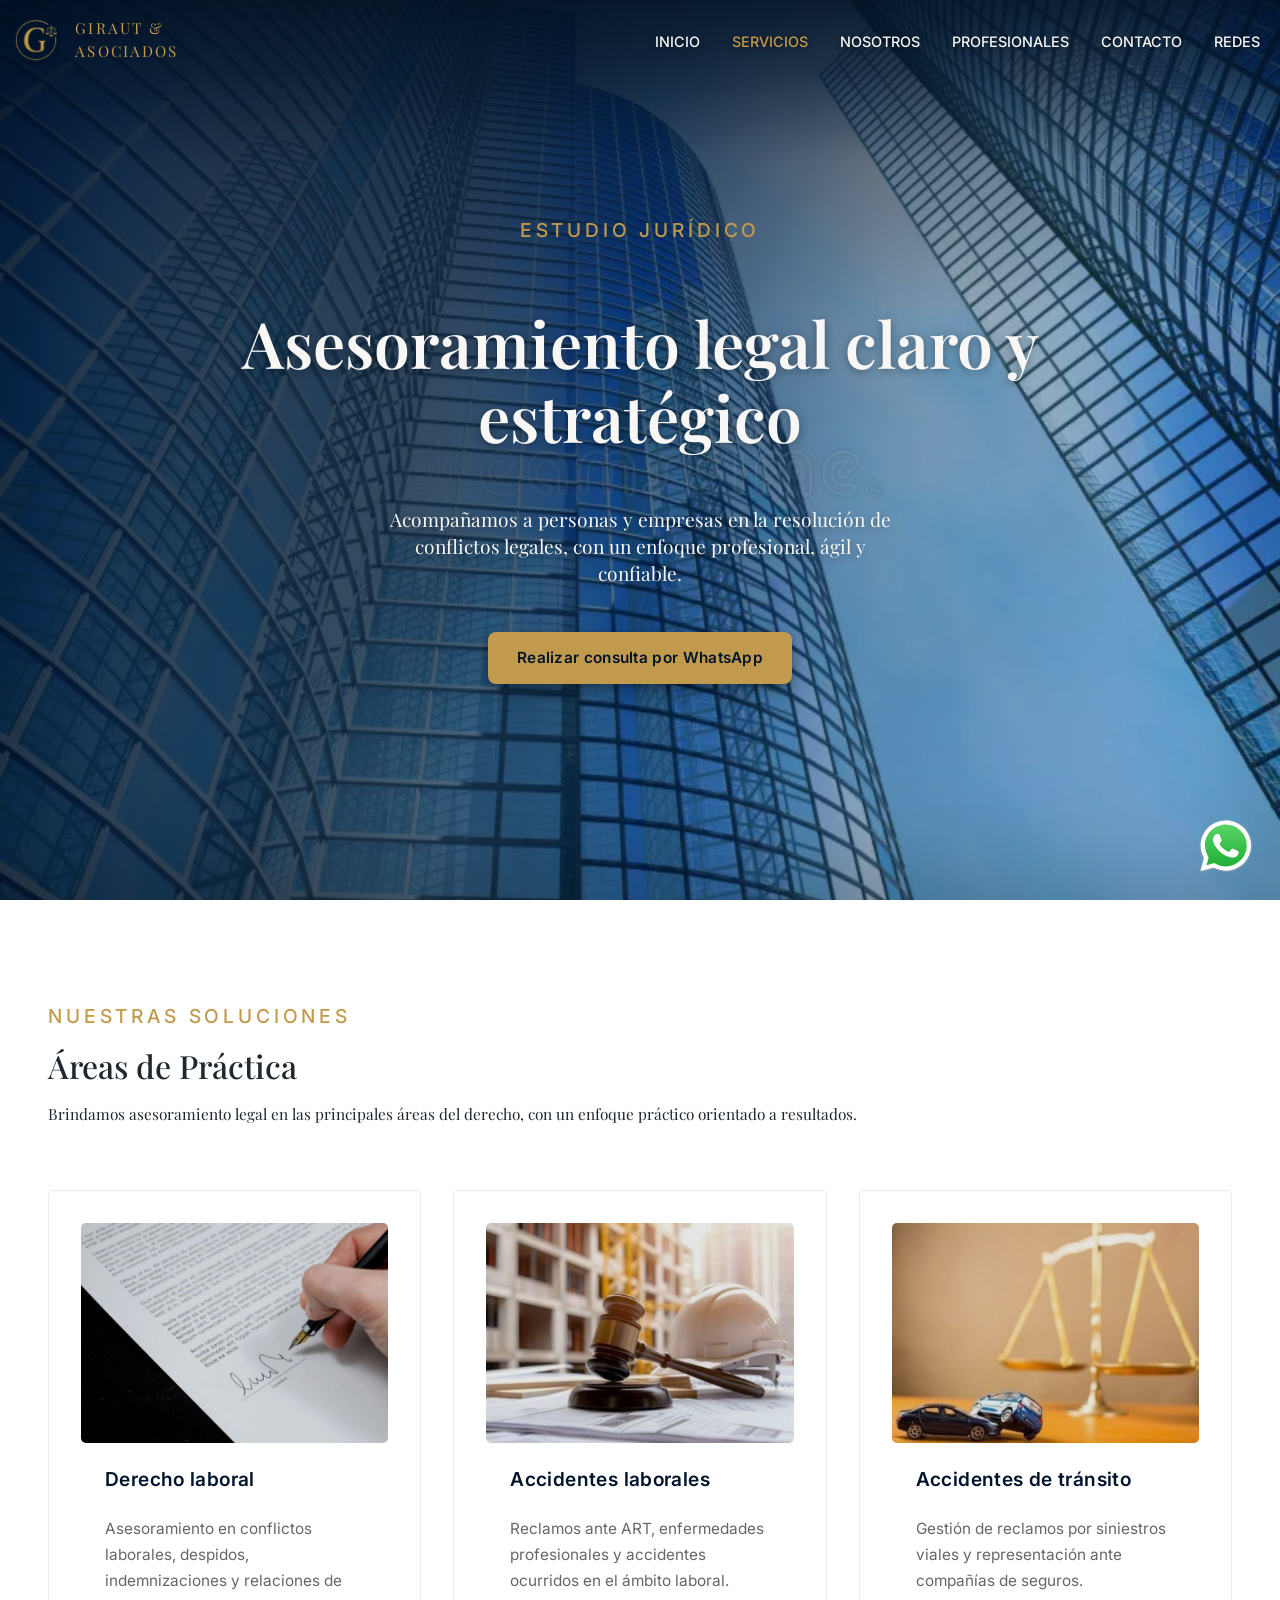
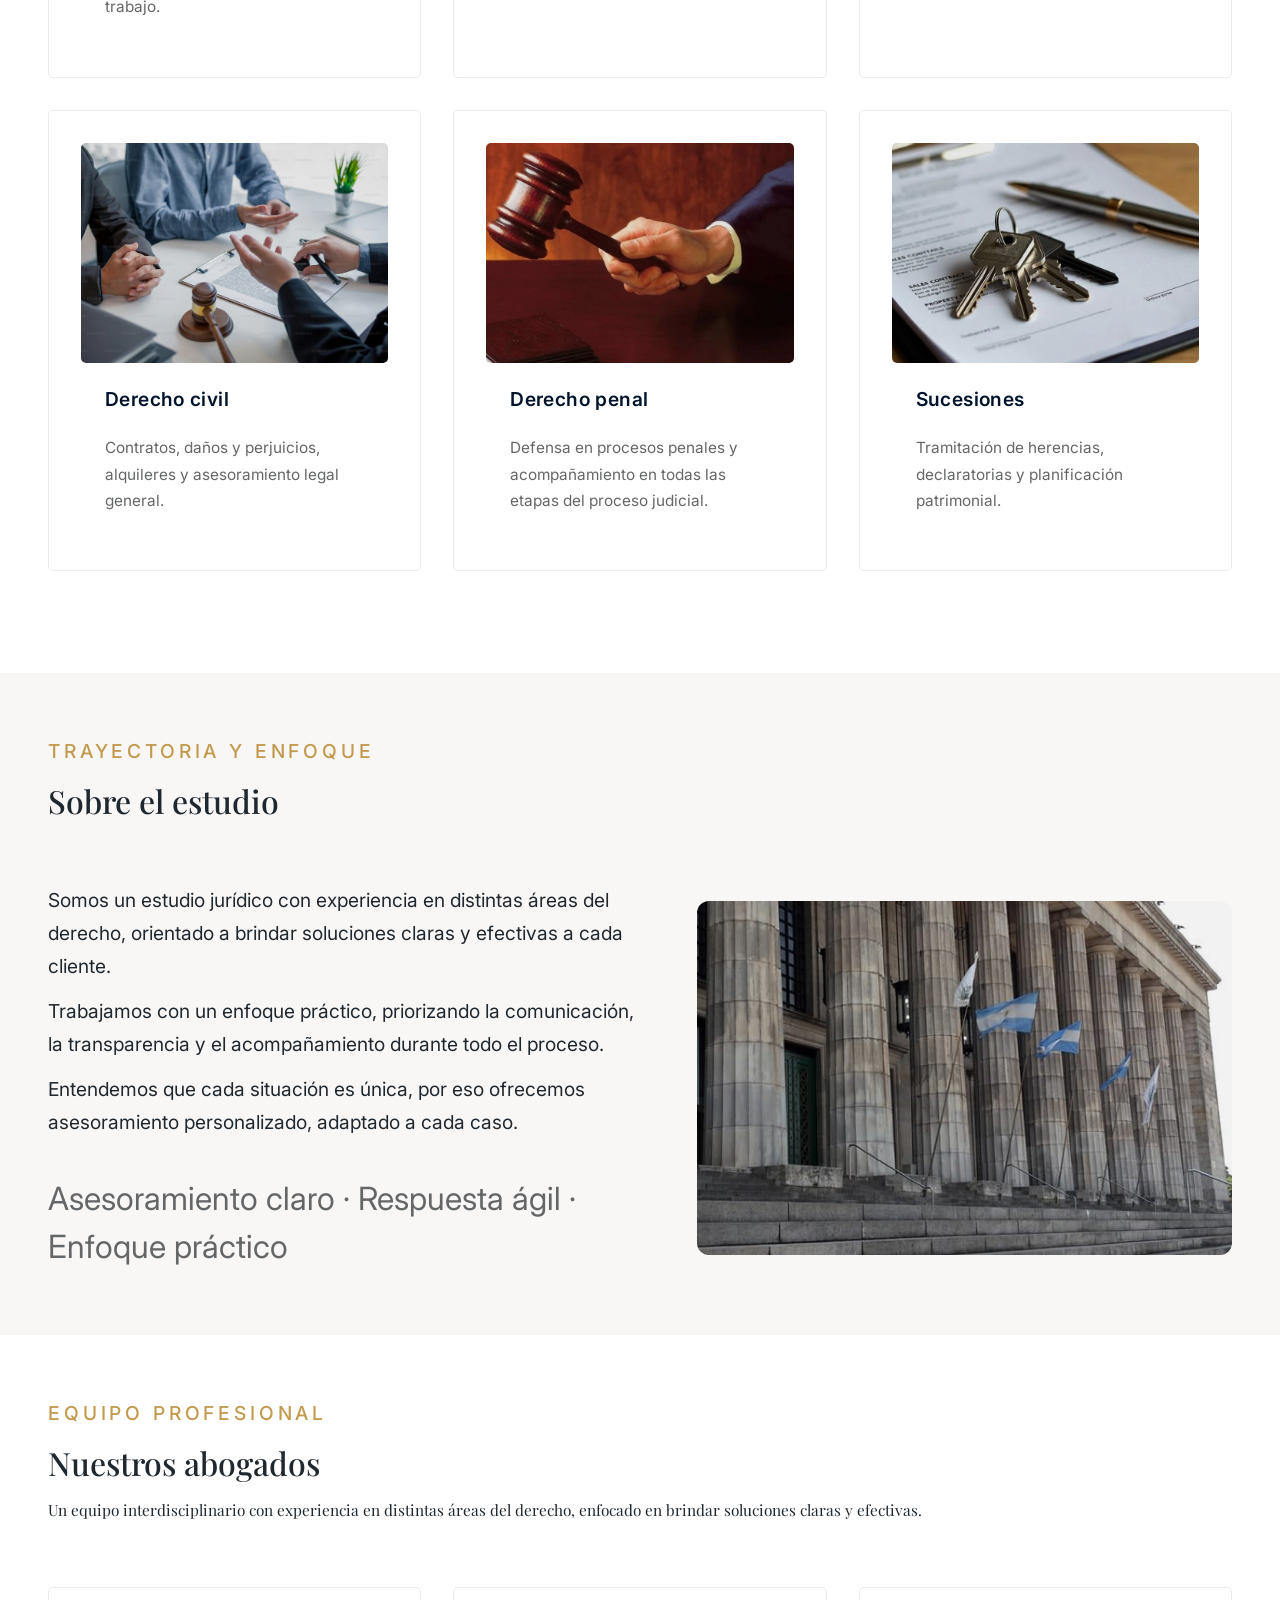
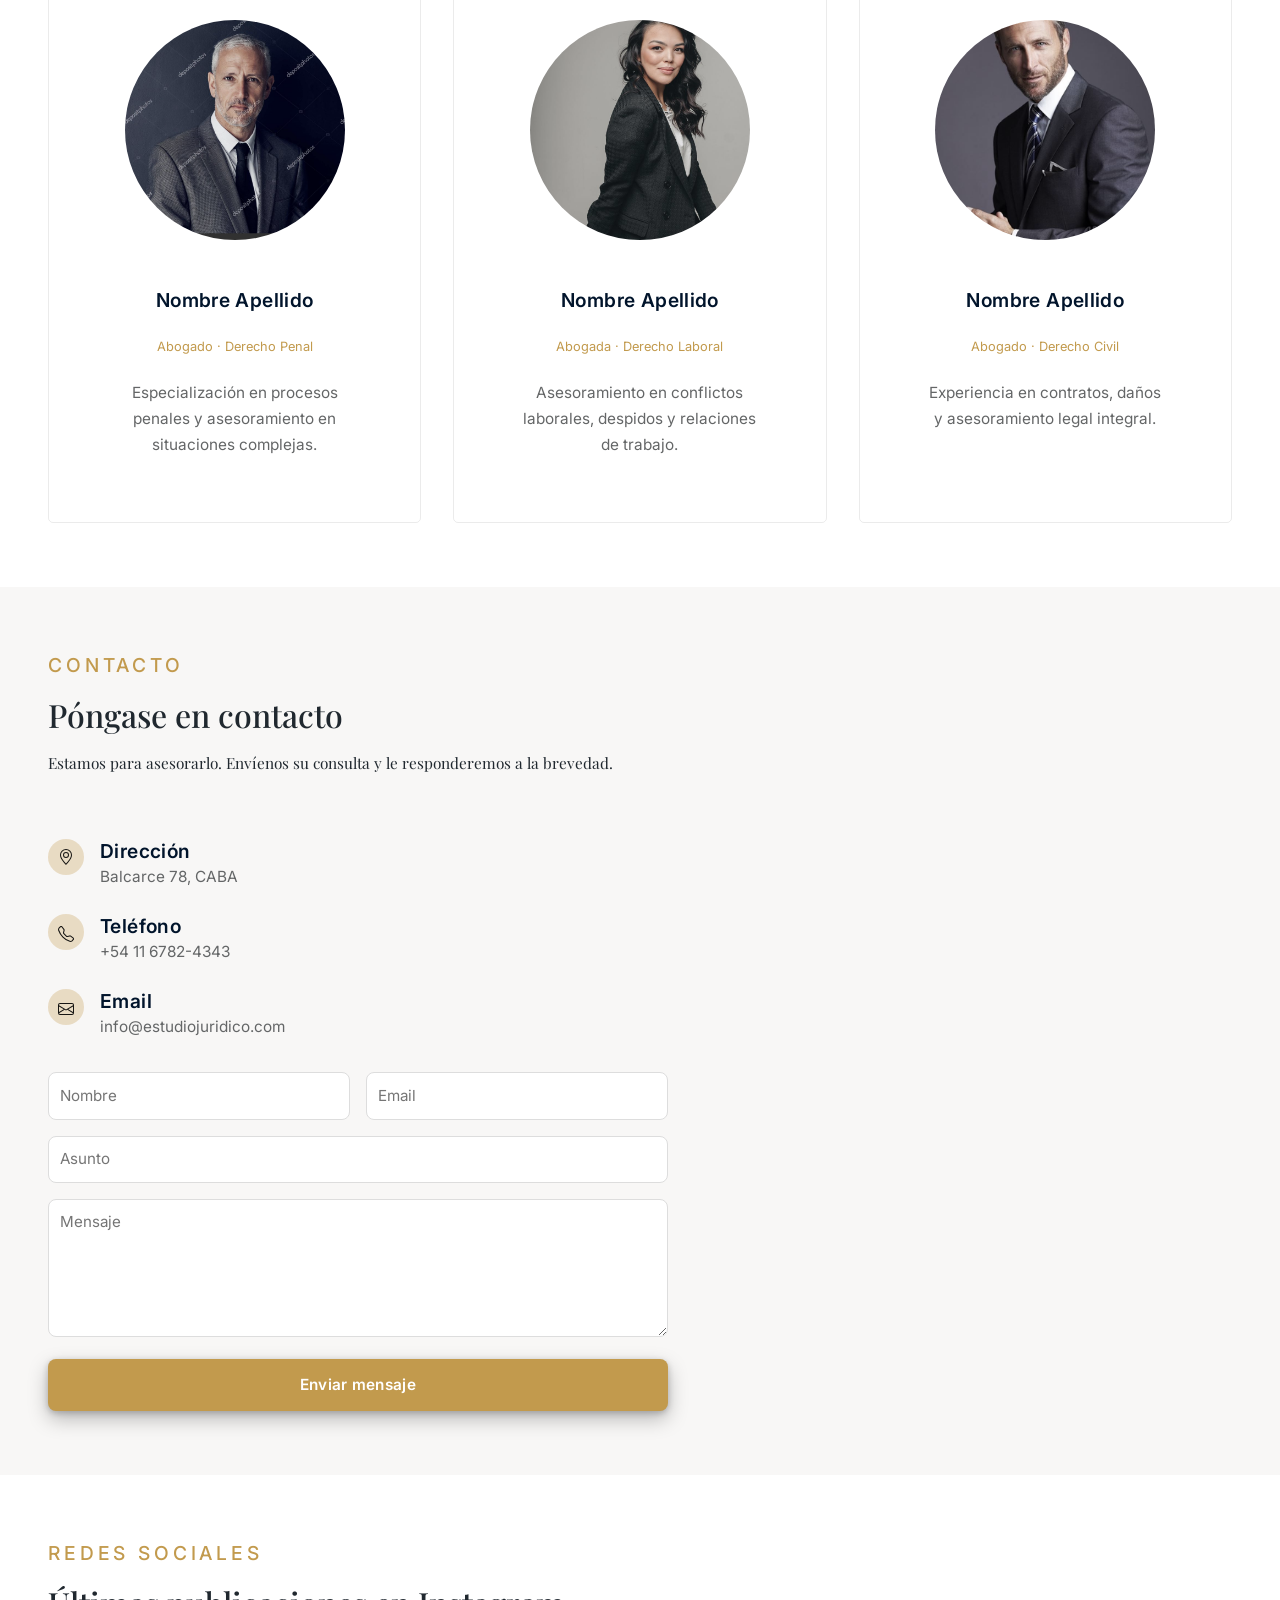
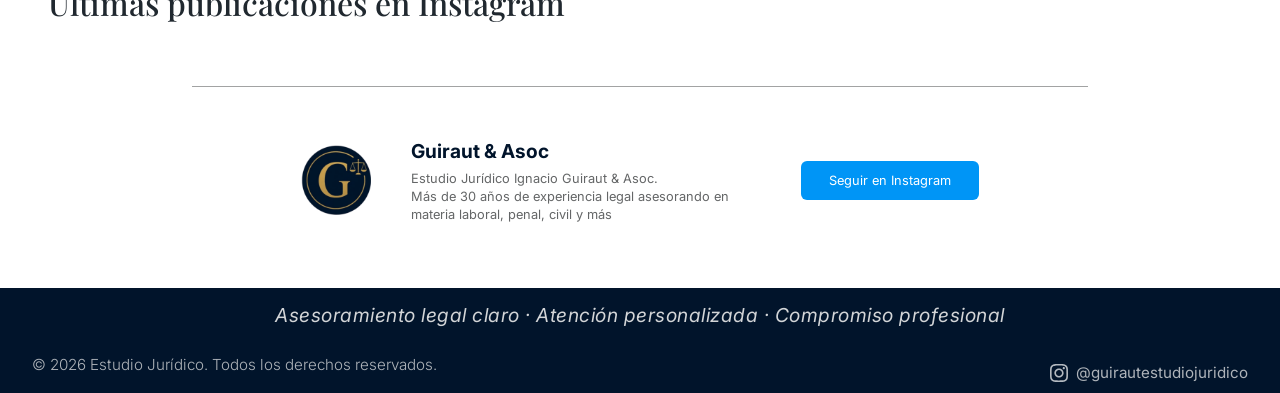
==== commit aa43f5f2: "footer, links, controles, clamps" ====
--- a/index.html
+++ b/index.html
@@ -77,7 +77,7 @@
                     class="btn__primary btn__hero-cta"
                     target="_blank" rel="noopener noreferrer">
                     Realizar consulta por WhatsApp
-                    </a>
+                    </a>                
                    
                 </div>
 
@@ -304,32 +304,35 @@
                                 </div>
                             </div>
 
+
+
+
                             <div class="contact__item">
-                                <div class="contact__icon-wrapper">                    
-                                    <img src="./img/icon-phone.svg" alt="Teléfono">
+                                <div class="contact__icon-wrapper">    
+                                    <a 
+                                    href="https://wa.me/541167824343?text=Hola%20Paola,%20te%20escribo%20desde%20tu%20p%C3%A1gina%20web."
+                                    target="_blank" rel="noopener noreferrer">
+                                        <img src="./img/icon-phone.svg" alt="Teléfono">
+                                    </a>                                    
                                 </div>
                                 <div>
                                     <p class="contact__item-heading">Teléfono</p>
-                                    <p class="contact__item-description">+54 11 0000-0000</p>                    
+                                    <p class="contact__item-description">+54 11 6782-4343</p>
                                 </div>
                             </div>
 
                             <div class="contact__item">
-                                <div class="contact__icon-wrapper">     
-                                    <img src="./img/icon-mail.svg" alt="Email">
+                                <div class="contact__icon-wrapper">                      
+                                    <a 
+                                    href="mailto:contacto@paolatorres.com.ar?subject=Consulta%20sobre%20servicios%20web&body=Hola%20Paola,%0A%0AQuiero%20consultarte%20por:%0A%0A">
+                                        <img src="./img/icon-mail.svg" alt="Email">                                
+                                    </a>
                                 </div>
                                 <div>
                                     <p class="contact__item-heading">Email</p>
                                     <p class="contact__item-description">info@estudiojuridico.com</p>
                                 </div>
                             </div>
-
-                            <!-- <a 
-                            href="https://wa.me/541100000000?text=Hola,%20quiero%20hacer%20una%20consulta."
-                            class="btn__hero-cta"
-                            target="_blank">
-                            Consultar por WhatsApp
-                            </a> -->
 
                         </div>
 
@@ -414,33 +417,24 @@
             <!-- linea divisoria reel y datos instagram -->
             <div class="divisor__instagram"></div>
 
-            <!-- bloque detalle redes -->
+            <!-- bloque instagram -->
             <div class="instagram__bar">
 
-            <!-- IZQUIERDA -->
-            <div class="insta__left">
                 <img src="./img/logo.png" alt="Guiraut & Asoc">
 
-                <div class="insta__text">
+                <div>
                     <strong>Guiraut & Asoc</strong>
                     <p>
                         Estudio Jurídico Ignacio Guiraut & Asoc. <br>
                         Más de 30 años de experiencia legal asesorando en materia laboral, penal, civil y más
                     </p>
                 </div>
-            </div>
-
-            <!-- DERECHA -->
-            <div class="insta__right">
-                <!-- <div class="insta__handle">
-                    <img src="./img/iconoInstagramColor.png" alt="Instagram">
-                    <span>@guirautestudiojuridico</span>
-                </div> -->
 
                 <a href="https://instagram.com/guirautestudiojuridico" target="_blank" rel="noopener noreferrer" class="btn__instagram">
                 Seguir en Instagram
                 </a>
-            </div>
+
+            <!-- </div> -->
             
         </div>
     </section>
@@ -460,10 +454,16 @@
                 © 2026 Estudio Jurídico. Todos los derechos reservados.
                 </p>
                 
-                <div class="footer__social">
-                    <img src="./img/icon-instagram-white.svg" alt="Instagram">
-                    <p>@guirautestudiojuridico</p>
-                </div>
+                <a href="https://instagram.com/guirautestudiojuridico" 
+                target="_blank" rel="noopener noreferrer">
+            
+                    <div class="footer__social">
+
+                        <img src="./img/icon-instagram-white.svg" alt="Instagram">
+                        <p>@guirautestudiojuridico</p>
+
+                    </div>
+                </a>
                 
             </div>
         </div>  
--- a/css/styles.css
+++ b/css/styles.css
@@ -15,6 +15,17 @@
   --color-text-muted: #646667;          /* gris paleta Picker */  
 
   --color-instagram: #0095f6;
+
+  /* fonts */
+  --font-primary: "Inter", sans-serif;
+  --font-secondary: "Playfair Display", serif;  
+
+  /* espacios */
+  --fs-sm: clamp(0.8rem, 0.9vw, 0.9rem);
+  --fs-base: clamp(0.95rem, 1.1vw, 1.05rem);
+  --fs-md: clamp(1.1rem, 1.5vw, 1.3rem);
+  --fs-lg: clamp(1.8rem, 2.5vw, 2.2rem);
+  --fs-hero: clamp(2.2rem, 5vw, 4.5rem);
 }
 
 html {
@@ -28,7 +39,7 @@
 }
 
 body {
-  font-family: "Inter", sans-serif;
+  font-family: var(--font-primary);
   font-optical-sizing: auto;
   background-color: var(--color-bg-main);
   color: var(--color-text-main);  
@@ -37,7 +48,7 @@
 }
 
 p {
-  font-size: clamp(0.95rem, 1.2vw, 1.05rem);
+  font-size: clamp(0.95rem, 1.1vw, 1.05rem);
   color: var(--color-text-main);   
   margin: 0;
   padding: 0;  
@@ -48,8 +59,9 @@
 }
 
 .section {
-  padding-top: 5rem;
-  padding-bottom: 5rem;
+  /* aire arriba y abajo */
+  /* padding: 5rem 0; */
+  padding: clamp(2.2rem, 5vw, 4.5rem) 0;
 }
 
 .container-limit {
@@ -71,7 +83,7 @@
 .services__heading,
 .employees__heading,
 .contact__item-heading {
-    font-size: 1rem;
+    font-size: clamp(1.1rem, 1.5vw, 1.3rem);
     font-weight: 600;
     letter-spacing: 0.02em;
     line-height: 1.3;
@@ -97,7 +109,7 @@
 
 .section__eyebrow {
   display: block;
-  font-size: clamp(0.75rem, 0.9vw, 0.85rem);  
+  font-size: clamp(1.1rem, 1.5vw, 1.3rem); 
   font-weight: 500;  
   color: var(--color-accent);    
   letter-spacing: 0.2em;
@@ -106,7 +118,7 @@
 }
 
 .section__title {
-  font-family: "Playfair Display", serif;  
+  font-family: var(--font-secondary);
   color: var(--color-text-main);  
   font-size: clamp(1.8rem, 2.5vw, 2.2rem);
   line-height: 1.2;
@@ -114,7 +126,7 @@
 }
 
 .section__description {
-  font-family: "Playfair Display", serif;  
+  font-family: var(--font-secondary);
   font-size: clamp(0.95rem, 1.2vw, 1.05rem);
   color: var(--color-text-main);
   line-height: 1.6;
@@ -124,7 +136,7 @@
   font-size: clamp(0.95rem, 1.2vw, 1.05rem);
   font-weight: 600;
   letter-spacing: 0.02em;  
-
+  padding: 0.9rem 1.8rem;
   border: none;
   border-radius: 8px;
   box-shadow:
@@ -140,7 +152,7 @@
 }
 
 .microtext {
-  font-size: 0.95rem;
+  font-size: clamp(1.8rem, 2.5vw, 2.2rem);
   color: var(--color-text-muted);
   margin-top: 1.5rem;
 }
@@ -187,7 +199,7 @@
   text-shadow: 0 2px 6px rgba(0,0,0,0.45);
   /* para linea debajo del link */
   position:relative;
-  padding-bottom:4px;
+  padding-bottom: 4px;
 }
 
 .custom-navbar .nav-link::after{
@@ -197,7 +209,7 @@
   bottom:0;
 
   width:0;
-  height:2px;
+  height: 2px;
 
   background: var(--color-accent);
   transition:width .25s ease;
@@ -247,14 +259,16 @@
 
 .logotipo {
   width: clamp(2rem, 0.8vw, 2.5rem);
+  width: 3rem;
   height: auto;
   transition: all 0.3s ease;  
 }
 
 .logo-texto {
-  font-family: "Playfair Display", serif;
+  font-family: var(--font-secondary);
   font-weight: 300;  
-  font-size: clamp(0.5rem, 0.5vw, 0.75rem);
+  font-size: clamp(0.95rem, 1.1vw, 1.05rem);
+  /* font-size: 0.75rem; */
   text-transform: uppercase;
   letter-spacing: 0.14em;
   color: var(--color-accent);
@@ -306,8 +320,9 @@
 
 
 .hero__title {
-  font-family: "Playfair Display", serif;  
-  font-size: clamp(4rem, 5vw, 5rem);
+  font-family: var(--font-secondary);  
+  /* font-size: clamp(4rem, 5vw, 5rem); */
+  font-size: clamp(2.2rem, 5vw, 4.5rem);
   font-weight: 600;
   line-height: 1.15;
   color: var(--color-bg-main);
@@ -316,8 +331,8 @@
 }
 
 .hero__subtitle {  
-  font-family: "Playfair Display", serif;    
-  font-size: clamp(1.2rem, 1.8vw, 1.6rem); /* p como h3 */
+  font-family: var(--font-secondary);  
+  font-size: clamp(1.1rem, 1.5vw, 1.3rem);
   font-weight: 400;
   line-height: 1.4;  
   color: var(--color-bg-main); 
@@ -328,7 +343,6 @@
 .btn__hero-cta{
   background: var(--color-accent);
   color: var(--color-primary);       
-  padding: 0.9rem 1.8rem;
 }
 
 
@@ -375,8 +389,9 @@
   filter: brightness(0.9);  
 
   object-fit: cover;
-  border-top-left-radius: 5px;
-  border-top-right-radius: 5px;
+  border-radius: 5px;
+  /* border-top-left-radius: 5px;
+  border-top-right-radius: 5px; */
 }
 
 .services__card:hover .services__card-img {
@@ -392,14 +407,14 @@
 .about__grid {
   display: grid;
   grid-template-columns: 1.1fr 1fr;
-  gap: 60px;
+  gap: 3.75rem;
   align-items: center;
 }
 
 .about__content {
   display: flex;
   flex-direction: column;
-  gap: 0.8rem;
+  gap: clamp(0.8rem, 0.9vw, 0.9rem);
   max-width: 650px;
 }
 
@@ -410,7 +425,7 @@
 }
 
 .about__description {
-  font-size: clamp(1rem, 1.2vw, 1.1rem);
+  font-size: clamp(1.1rem, 1.5vw, 1.3rem);
   line-height: 1.7;
   font-weight: 400;    
   color: var(--color-text-main);
@@ -476,7 +491,7 @@
 }
 
 .employees__role {
-  font-size: 0.85rem;
+  font-size: clamp(0.8rem, 0.9vw, 0.9rem);
   color: var(--color-accent);
   margin-bottom: 0.5rem;
 }
@@ -548,7 +563,7 @@
   border-radius: 8px;
   padding: 0.7rem;
   margin-bottom: 1rem;
-  font-size: 0.95rem;
+  font-size: clamp(0.95rem, 1.1vw, 1.05rem);
 }
 
 /* agrupado de nombre y mail del form */
@@ -565,8 +580,6 @@
   width: 100%;
   background: var(--color-accent);
   color: var(--color-bg-white);
-
-  padding: 0.9rem 1.8rem;
 }
 
 /* derecha mapa */
@@ -607,7 +620,7 @@
 }
 
 .divisor__instagram {
-  width: 50%;
+  width: 70%;
   height: 1px;
   background-color: var(--color-text-muted);
   margin: 40px auto;
@@ -616,57 +629,33 @@
 
 .instagram__bar {
   max-width: 900px;
-  margin: 50px auto 0;
-  display: flex;
+  margin: 3.1rem auto 0;
+  
+  display: flex;
+  flex-direction: row;
+  align-items: center;
+
   justify-content: center;
-  align-items: center;
-  gap: 40px;
-}
-
-/* lado izquierdo */
-.insta__left {
-  display: flex;
-  align-items: center;
-  gap: 20px;
-}
-
-.insta__left img {
+  gap: 2.5rem;
+}
+
+.instagram__bar img {
   width: 70px;
 }
 
-.insta__text strong {
+.instagram__bar strong {
   display: block;
-  font-size: 16px;
+  font-size: clamp(1.1rem, 1.5vw, 1.3rem);
   color: var(--color-primary);
   margin-bottom: 5px;
 }
 
-.insta__text p {
-  font-size: 13px;
+.instagram__bar p {
+  font-size: clamp(0.8rem, 0.9vw, 0.9rem);
   color: var(--color-text-muted);
   line-height: 1.4;
   margin: 0;
   max-width: 350px;
-}
-
-/* lado derecho */
-.insta__right {
-  display: flex;
-  flex-direction: column;
-  align-items: flex-start;
-  gap: 10px;
-}
-
-.insta__handle {
-  display: flex;
-  align-items: center;
-  gap: 8px;
-  font-size: 14px;
-  color: var(--color-text-muted);
-}
-
-.insta__handle img {
-  width: 18px;
 }
 
 .btn__instagram {
@@ -675,7 +664,7 @@
   padding: 10px 28px;
   border-radius: 6px;
   text-decoration: none;
-  font-size: 14px;
+  font-size: clamp(0.8rem, 0.9vw, 0.9rem);
   transition: 0.3s;
 }
 
@@ -693,7 +682,7 @@
 }
 
 .footer__tagline {
-  font-size: clamp(1.2rem, 1.8vw, 1.6rem); /* COMO H3 */
+  font-size: clamp(1.1rem, 1.5vw, 1.3rem);
   font-weight: 400; 
   font-style: italic;
   letter-spacing: 0.5px;  
@@ -702,7 +691,7 @@
 
   text-align: center;
   margin-bottom: 1.5rem;
-  padding-top: 0.8rem;  
+  padding-top: clamp(0.8rem, 0.9vw, 0.9rem);  
 }
 
 .footer__bottom {
@@ -712,10 +701,11 @@
   gap: 1rem;
   opacity: 0.7;
   flex-wrap: wrap;
+  margin: 0 2rem;
 }
 
 .footer__copy {
-  font-size: clamp(0.95rem, 1.2vw, 1.05rem);
+  font-size: clamp(0.95rem, 1.1vw, 1.05rem);
   color: var(--color-bg-main);  
   font-weight: 300;
   text-align: center;
@@ -726,7 +716,7 @@
   display: flex;
   align-items: center;
   gap: 8px;
-  font-size: 14px;  
+  font-size: clamp(0.8rem, 0.9vw, 0.9rem);
 }
 
 .footer__social p {
@@ -782,7 +772,7 @@
     
   /* Espaciado vertical en menú hamburguesa */
   .navbar-nav {
-    gap: 0.8rem;
+    gap: clamp(0.8rem, 0.9vw, 0.9rem);
     padding-top: 1rem;
     padding-bottom: 1rem;
     /* links a la derecha */
@@ -863,11 +853,11 @@
   }
 
   .hero__title {
-    font-size: clamp(1.8rem, 5.5vw, 2.3rem);
+    /* font-size: clamp(1.8rem, 5.5vw, 2.3rem); */
   }
 
   .hero__subtitle {
-    font-size: clamp(1rem, 3.8vw, 1.3rem);
+    font-size: clamp(1.1rem, 1.5vw, 1.3rem);
   }
 
   .btn__hero-cta {
@@ -920,6 +910,7 @@
   .instagram__bar {
     flex-direction: column;
     margin: 2rem;
+    text-align: center;
   }
 
   /* footer MEDIAQUERY */
@@ -927,6 +918,7 @@
   .footer__bottom {
     flex-direction: column;
     text-align: center;
+    gap: 0;
   }
 
   /* pequeña adaptación mobile */
